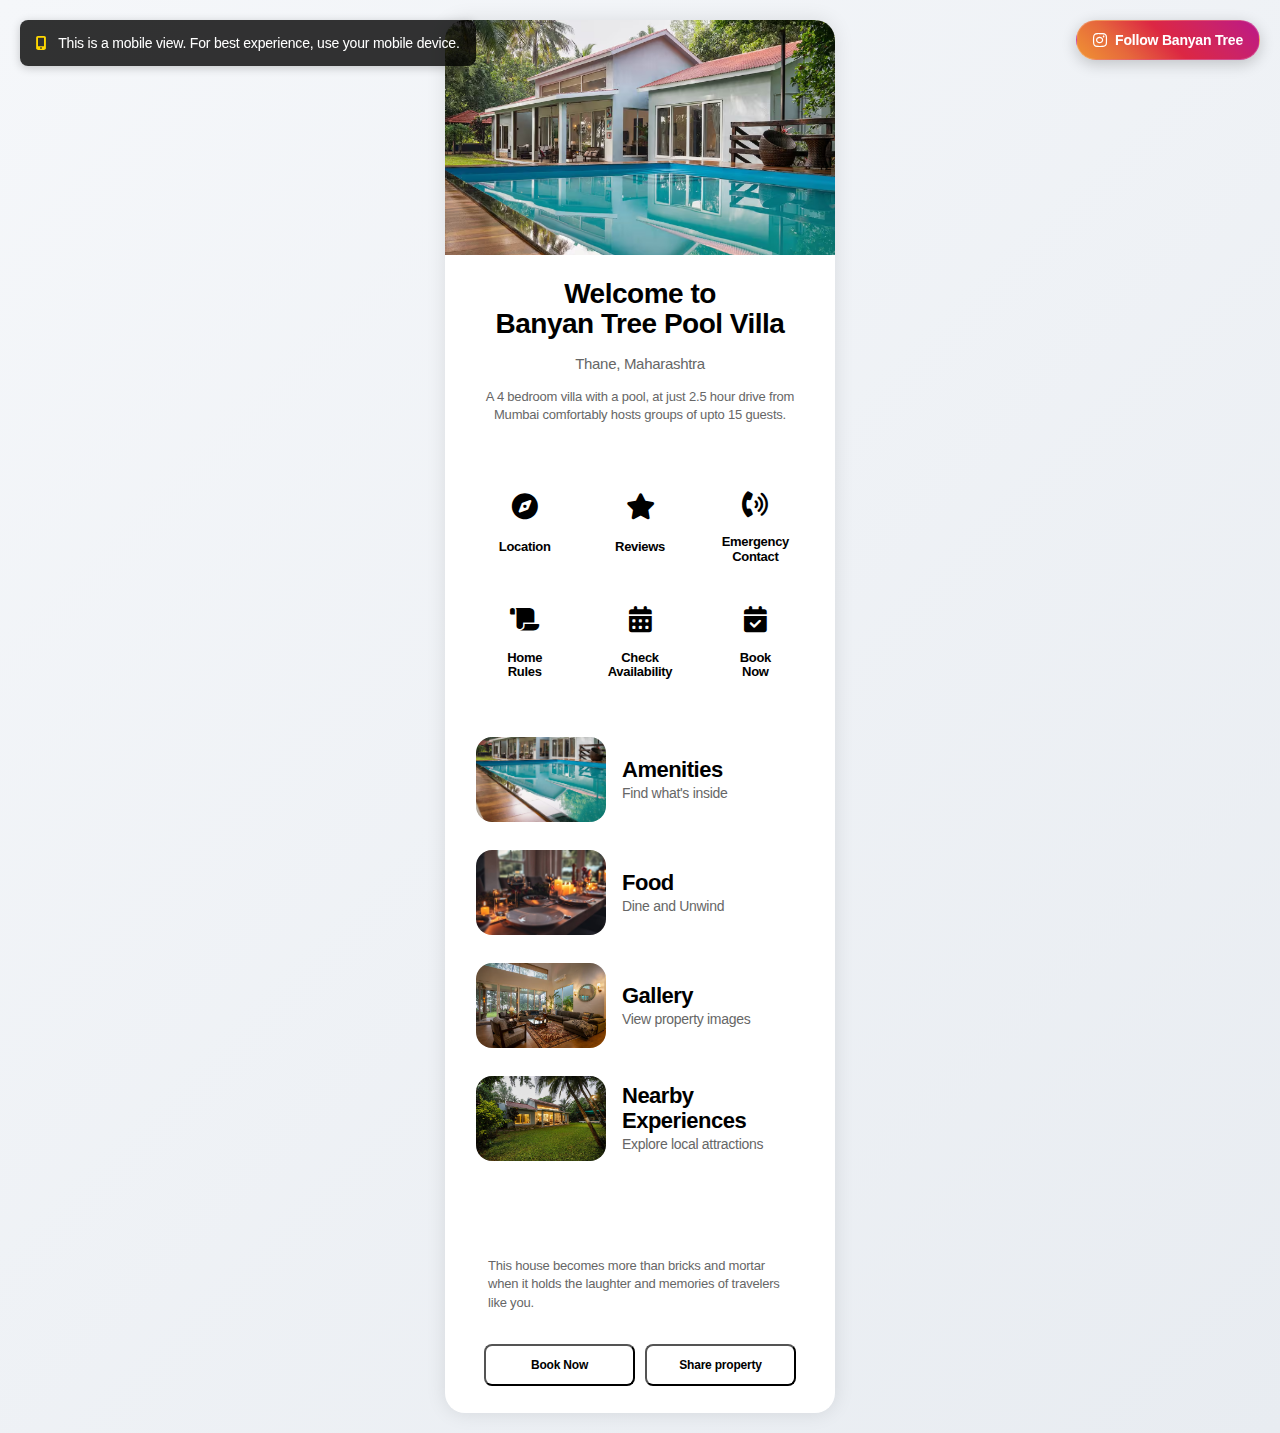
==== index.html @ 219c76ec "instagram follow button" ====
<!DOCTYPE html>
<html lang="en">
<head>
    <meta charset="UTF-8">
    <meta name="viewport" content="width=device-width, initial-scale=1.0">
    <title>Banyan Tree Pool Villa</title>
    <link rel="stylesheet" href="css/styles.css">
    <link rel="icon" href="assets/favicon.jpg" type="image/jpg">
    <link href="https://fonts.googleapis.com/css2?family=Inter:wght@400;500;600;700&display=swap" rel="stylesheet">
    <link rel="stylesheet" href="https://cdnjs.cloudflare.com/ajax/libs/font-awesome/6.0.0/css/all.min.css">
    <meta property="og:image" content="assets/favicon.jpg" />
    <meta property="og:title" content="Banyan Tree Pool Villa" />
    <meta property="og:description" content="Thane, Maharashtra" />
</head>
<body>
    <div class="container">
        <div class="hero-image">
            <a href="https://www.instagram.com/shivomorganicfarm/" target="_blank" class="instagram-follow-btn">
                <i class="fab fa-instagram"></i>
                <span>Follow Banyan Tree</span>
            </a>
            <img src="assets/heroimage.png" alt="Banyan Tree Pool Villa" loading="eager">
        </div>
        <header>
            <h1>Welcome to<br>Banyan Tree Pool Villa</h1>
            <p class="tagline">
                Thane, Maharashtra
            </p>
            <p class="sub-tagline">
                A 4 bedroom villa with a pool, at just 2.5 hour drive from Mumbai comfortably hosts groups of upto 15 guests.
            </p>
        </header>

        <div class="quick-access-grid">
      
            <div class="grid-item" id="nearby-btn">
                <div class="icon-wrapper">
                    <i class="fas fa-compass"></i>
                </div>
                <h3>Location</h3>
            </div>
            <div class="grid-item" id="reviews-btn">
                <div class="icon-wrapper">
                    <i class="fas fa-star"></i>
                </div>
                <h3>Reviews</h3>
            </div>
       
            <div class="grid-item" id="emergency-btn">
                <div class="icon-wrapper">
                    <i class="fas fa-phone-volume"></i>
                </div>
                <h3>Emergency<br>Contact</h3>
            </div>
            <div class="grid-item" id="rules-btn">
                <div class="icon-wrapper">
                    <i class="fas fa-scroll"></i>
                </div>
                <h3>Home<br>Rules</h3>
            </div>
            <div class="grid-item" onclick="openAirbnb()">
                <div class="icon-wrapper">
                    <i class="fas fa-calendar-alt"></i>
                </div>
                <h3>Check<br>Availability</h3>
            </div>
            <div class="grid-item" id="book-now-btn">
                <div class="icon-wrapper">
                    <i class="fas fa-calendar-check"></i>
                </div>
                <h3>Book<br>Now</h3>
            </div>
        </div>

        <section class="featured-sections">
  
            <div class="feature-card" id="amenities-card">
                <img src="assets/amenities.png" alt="Amenities">
                <div class="card-content">
                    <h2>Amenities</h2>
                    <p>Find what's inside</p>
                </div>
            </div>
            <div class="feature-card" id="food-card">
                <img src="assets/food.jpg" alt="Food and Dining">
                <div class="card-content">
                    <h2>Food</h2>
                    <p>Dine and Unwind</p>
                </div>
            </div>
            <div class="feature-card" id="gallery-card">
                <img src="assets/gallery/1.png" alt="Property Gallery">
                <div class="card-content">
                    <h2>Gallery</h2>
                    <p>View property images</p>
                </div>
            </div>

            <div class="feature-card" id="nearby-experiences">
                <img src="assets/gallery/ext.png" alt="Nearby Experiences">
                <div class="card-content">
                    <h2>Nearby Experiences</h2>
                    <p>Explore local attractions</p>
                </div>
            </div>

           
        </section>

        <footer>
            <p class="quote">This house becomes more than bricks and mortar when it holds the laughter and memories of travelers like you.</p>
            <div class="footer-buttons">
                <button id="book-now-footer-btn">Book Now</button>
                <button id="share-btn">Share property</button>
            </div>
        </footer>
    </div>

    <!-- Modals -->
    <div id="gallery-modal" class="modal">
        <div class="modal-content modal-large">
            <span class="close">&times;</span>
            <h2>Property Gallery</h2>
            
            <div class="gallery-filters">
                <button class="filter-btn active" data-filter="all">
                    <i class="fas fa-th"></i>
                    All
                </button>
                <button class="filter-btn" data-filter="interior">
                    <i class="fas fa-couch"></i>
                    Interior
                </button>
                <button class="filter-btn" data-filter="exterior">
                    <i class="fas fa-home"></i>
                    Exterior
                </button>
            </div>

            <div class="gallery-grid">
                <div class="gallery-item" data-category="interior">
                    <img src="assets/gallery/1.png" alt="Living Room" loading="lazy">
                    <p>Living Room</p>
                </div>
                <div class="gallery-item" data-category="exterior">
                    <img src="assets/gallery/pool.png" alt="Pool" loading="lazy">
                    <p>SwimmingPool</p>
                </div>
                
                <div class="gallery-item" data-category="exterior">
                    <img src="assets/gallery/ext.png" alt="Property Exterior" loading="lazy">
                    <p>Property Exterior</p>
                </div>
                <div class="gallery-item" data-category="exterior">
                    <img src="assets/gallery/dining.png" alt="Outdoor Dining" loading="lazy">
                    <p>Outdoor Dining</p>
                </div>
                
                <div class="gallery-item" data-category="interior">
                    <img src="assets/gallery/garden.png" alt="Garden Area" loading="lazy">
                    <p>Garden Area</p>
                </div>
                <div class="gallery-item" data-category="interior">
                    <img src="assets/gallery/bedroom2.png" alt="Bedroom2" loading="lazy">
                    <p>Bedroom</p>
                </div>
                
                <div class="gallery-item" data-category="interior">
                    <img src="assets/gallery/bedroom1.png" alt="Bedroom1" loading="lazy">
                    <p>Bedroom</p>
                </div>                
                <div class="gallery-item" data-category="interior">
                    <img src="assets/gallery/rooms.png" alt="Room View" loading="lazy">
                    <p>Room View</p>
                </div>
                <div class="gallery-item" data-category="interior">
                    <img src="assets/gallery/bathroom.png" alt="Bathroom" loading="lazy">
                    <p>Bathroom</p>
                </div>
                
                <div class="gallery-item" data-category="interior">
                    <img src="assets/gallery/common.png" alt="Common" loading="lazy">
                    <p>Common Area</p>
                </div>
                <div class="gallery-item" data-category="exterior">
                    <img src="assets/gallery/patio.jpg" alt="Patio Area" loading="lazy">
                    <p>Patio</p>
                </div>
                
                <div class="gallery-item" data-category="exterior">
                    <img src="assets/gallery/exterior.jpg" alt="Villa Exterior" loading="lazy">
                    <p>Villa Exterior</p>
                </div>
                
                <div class="gallery-item" data-category="interior">
                    <img src="assets/gallery/bathroom3.jpg" alt="Bathroom 3" loading="lazy">
                    <p>Bathroom 3</p>
                </div>
                
                <div class="gallery-item" data-category="interior">
                    <img src="assets/gallery/bathroom2.jpg" alt="Bathroom 2" loading="lazy">
                    <p>Bathroom 2</p>
                </div>
                
                <div class="gallery-item" data-category="interior">
                    <img src="assets/gallery/bathroom1.jpg" alt="Bathroom 1" loading="lazy">
                    <p>Bathroom 1</p>
                </div>
            </div>
        </div>
    </div>

    <div id="nearby-modal" class="modal">
        <div class="modal-content modal-large">
            <span class="close">&times;</span>
            <h2>Address & Best way to reach</h2>
            <div class="modal-sections">
                <div class="modal-section">
                    <div class="address-card">
                        <div class="address-content">
                            <h3>📍 Property Address</h3>
                            <p>Palghar, Maharashtra<br> Just a 2.5 hour drive from Mumbai</p>
                            <a href="https://www.google.com/maps/place/Shivom+Organic+Farms/data=!4m2!3m1!1s0x0:0x4033937777eaf61a?sa=X&ved=1t:2428&ictx=111" 
                               target="_blank" 
                               class="map-button">
                                <i class="fas fa-map-marker-alt"></i> Open in Google Maps
                            </a>
                        </div>
                        <div class="map-preview">
                            <iframe 
                                src="https://www.google.com/maps/embed?pb=!1m18!1m12!1m3!1d3757.7676244028387!2d72.7431667!3d19.6339722!2m3!1f0!2f0!3f0!3m2!1i1024!2i768!4f13.1!3m3!1m2!1s0x3be71c7d0000000f%3A0x4033937777eaf61a!2sShivom%20Organic%20Farms!5e0!3m2!1sen!2sin!4v1659912345678!5m2!1sen!2sin" 
                                width="100%" 
                                height="200" 
                                style="border:0;" 
                                allowfullscreen="" 
                                loading="lazy">
                            </iframe>
                        </div>
                    </div>
                </div>

                <div class="modal-section">
                    <h3>🚗 How to Reach</h3>
                    <ul class="transport-options">
                 
                        <li>
                            <strong>Private Taxi:</strong> Pick up and drop facility can be arranged at prior request.
                        </li>
                        <li>
                            <strong>By Bus:</strong> Mumbai-Vadodara Express Bus Stop (8.8 km) is the closest bus stop
                        </li>
                        <li>
                            <strong>By Train:</strong> Palghar Station (20.1 km) is the nearest railway station. 84 kms from Thane, Mumbai.
                        </li>
                        <li>
                            <strong>By Air:</strong> CSMIA Mumbai (BOM) International Airport (88.2 km) is the closest airport
                        </li>
                    </ul>
                </div>
            </div>
        </div>
    </div>

    <div id="emergency-modal" class="modal">
        <div class="modal-content">
            <span class="close">&times;</span>
            <h2>Emergency Contacts</h2>
            <div class="modal-sections">
                <div class="modal-section emergency">
                    <h3>Emergency Services</h3>
                    <p>• Police: 100</p>
                    <p>• Ambulance: 108</p>
                    <p>• Fire Brigade: 104</p>
                    <p>• Pune Municipal Corporation: 1800-1030-222</p>
                    <p>• Disaster Management Control Room: 1077</p>
                    <p>• Child Helpline: 1098</p>
                    <p>• Women Helpline: 1091</p>
                    <p>• NIC Service Desk: 1800-111-555</p>
                    <p>• Corona Virus Central Helpline: 011-23978043/46</p>
                    <p>• Corona Virus Maharashtra Helpline: 020-26127394</p>
                    <p>• Host Contact: +91 9850769955</p>
                </div>
            </div>
        </div>
    </div>

    <div id="rules-modal" class="modal">
        <div class="modal-content modal-large">
            <span class="close">&times;</span>
            <h2>House Rules</h2>
            <div class="rules-grid">
                <div class="rule-category">
                    <div class="category-header" data-category="check-in">
                        <h3>⏰ Check-in/Check-out</h3>
                        <i class="fas fa-chevron-down"></i>
                    </div>
                    <div class="category-content">
                        <p>• Check-in: 2 PM</p>
                        <p>• Check-out: 11 AM</p>
                    </div>
                </div>

                <div class="rule-category">
                    <div class="category-header" data-category="must-read">
                        <h3>⚠️ Must Read Rules</h3>
                        <i class="fas fa-chevron-down"></i>
                    </div>
                    <div class="category-content">
                        <p>• Unmarried couples are not allowed</p>
                        <p>• Guests below 18 years of age are not allowed at the property</p>
                        <p>• Passport, Aadhar, Driving License and Govt. ID are accepted as ID proof(s)</p>
                    </div>
                </div>

                <div class="rule-category">
                    <div class="category-header" data-category="guest-profile">
                        <h3>👥 Guest Profile</h3>
                        <i class="fas fa-chevron-down"></i>
                    </div>
                    <div class="category-content">
                        <p>• Groups with only male guests are not allowed at this property</p>
                        <p>• Unmarried couples are not allowed</p>
                        <p>• Guests below 18 years of age are not allowed at the property</p>
                    </div>
                </div>

                <div class="rule-category">
                    <div class="category-header" data-category="id-proof">
                        <h3>🪪 ID Proof Related</h3>
                        <i class="fas fa-chevron-down"></i>
                    </div>
                    <div class="category-content">
                        <p>• Local IDs not allowed</p>
                        <p>• Passport, Aadhar, Driving License and Govt. ID are accepted as ID proof(s)</p>
                    </div>
                </div>

                <div class="rule-category">
                    <div class="category-header" data-category="smoking">
                        <h3>🚬 Smoking/Alcohol Rules</h3>
                        <i class="fas fa-chevron-down"></i>
                    </div>
                    <div class="category-content">
                        <p>• There are no restrictions on alcohol consumption</p>
                        <p>• Smoking within the premises is allowed</p>
                    </div>
                </div>

                <div class="rule-category">
                    <div class="category-header" data-category="pet-policy">
                        <h3>🐾 Pet Policy</h3>
                        <i class="fas fa-chevron-down"></i>
                    </div>
                    <div class="category-content">
                        <p>• Pets are allowed (maximum 3 pets)</p>
                        <p>• Pets are not allowed in: Bedrooms, On the bed, Swimming Pool, Kitchen</p>
                        <p>• Pet food is not available at the property</p>
                        <p>• Pets are allowed to roam without a leash</p>
                        <p>• All pets are allowed at the property</p>
                        <p>• There are no pets living on the property</p>
                    </div>
                </div>

                <div class="rule-category">
                    <div class="category-header" data-category="accessibility">
                        <h3>♿ Accessibility</h3>
                        <i class="fas fa-chevron-down"></i>
                    </div>
                    <div class="category-content">
                        <p>• This property is not accessible to guests who use a wheelchair. Please make arrangements accordingly.</p>
                    </div>
                </div>

                <div class="rule-category">
                    <div class="category-header" data-category="check-in-process">
                        <h3>🔑 Check-in Process</h3>
                        <i class="fas fa-chevron-down"></i>
                    </div>
                    <div class="category-content">
                        <p>• Self check-in with building staff</p>
                    </div>
                </div>

                <div class="rule-category">
                    <div class="category-header" data-category="other-important">
                        <h3>📜 Other Important Rules</h3>
                        <i class="fas fa-chevron-down"></i>
                    </div>
                    <div class="category-content">
                        <p>• Mandatory to carry Indian Government approved Photo Identity card</p>
                        <p>• Only confirmed number of guests allowed; extra guests charged at check-in</p>
                        <p>• Service charge may apply for outside/self-prepared food</p>
                        <p>• Keep music at moderate level per Local Gaon rules</p>
                        <p>• No smoking inside Villa rooms</p>
                        <p>• No personal work assignments to villa caretakers</p>
                        <p>• No arms and ammunition allowed</p>
                        <p>• No illegal drugs or activities</p>
                        <p>• Villa not responsible for valuables</p>
                        <p>• Guests liable for property damage</p>
                        <p>• Villa not responsible for injuries/accidents</p>
                        <p>• Unruly behavior will result in eviction without refund</p>
                        <p>• Close doors/windows when not in room due to wildlife</p>
                        <p>• Voltage fluctuations common; backup available</p>
                        <p>• Private parties/events allowed</p>
                        <p>• No outside visitors allowed in rooms</p>
                    </div>
                </div>
            </div>
        </div>
    </div>

    <div id="specials-modal" class="modal">
        <div class="modal-content modal-large">
            <span class="close">&times;</span>
            <h2>Nearby Experiences</h2>
            
            <div class="experiences-grid">
                <div class="experience-card">
                    <div class="experience-image">
                        <img src="assets/chinchani.jpg" alt="Chinchani Beach">
                    </div>
                    <div class="experience-content">
                        <h3>Chinchani Beach</h3>
                        <p class="distance"><i class="fas fa-location-dot"></i> 26 km away</p>
                        <p class="description">
                            A serene and peaceful beach perfect for evening walks and stunning sunsets. Enjoy camel rides, 
                            horse rides, and visit the nearby temple for a spiritual experience.
                        </p>
                        <div class="experience-features">
                            <span><i class="fas fa-horse"></i> Horse Rides</span>
                            <span><i class="fas fa-camel"></i> Camel Rides</span>
                            <span><i class="fas fa-gopuram"></i> Temple</span>
                        </div>
                    </div>
                </div>

                <div class="experience-card card-minimal">
                    <div class="experience-content">
                        <h3>Asava Fort</h3>
                        <p class="distance"><i class="fas fa-location-dot"></i> 4.7 km away</p>
                        <p class="description">
                            Standing at 1070 feet high, this historic fort offers a perfect blend of adventure and history.
                        </p>
                        <div class="experience-features">
                            <span><i class="fas fa-mountain"></i> 1070 ft High</span>
                            <span><i class="fas fa-hiking"></i> Easy Trek</span>
                            <span><i class="fas fa-landmark"></i> Historic Site</span>
                        </div>
                    </div>
                </div>

                <div class="experience-card card-minimal">
                    <div class="experience-content">
                        <h3>Dhodhadi Waterfalls</h3>
                        <p class="distance"><i class="fas fa-location-dot"></i> 12.6 km away</p>
                        <p class="description">
                            A refreshing 30-minute trek through lush greenery leads to this beautiful waterfall. Perfect for nature lovers.
                        </p>
                        <div class="experience-features">
                            <span><i class="fas fa-clock"></i> 30 Min Trek</span>
                            <span><i class="fas fa-tree"></i> Lush Greenery</span>
                            <span><i class="fas fa-water"></i> Waterfall</span>
                        </div>
                    </div>
                </div>

                <div class="experience-card card-minimal">
                    <div class="experience-content">
                        <h3>Kaldurg Fort</h3>
                        <p class="distance"><i class="fas fa-location-dot"></i> 12.7 km away</p>
                        <p class="description">
                            An easy trek rewards you with stunning panoramic views of the surrounding landscape.
                        </p>
                        <div class="experience-features">
                            <span><i class="fas fa-hiking"></i> Easy Trek</span>
                            <span><i class="fas fa-mountain"></i> Panoramic Views</span>
                            <span><i class="fas fa-landmark"></i> Historic Fort</span>
                        </div>
                    </div>
                </div>
            </div>
        </div>
    </div>

    <div id="feedback-modal" class="modal">
        <div class="modal-content">
            <span class="close">&times;</span>
            <h2>Leave a Feedback</h2>
            <form id="feedback-form">
                <input type="text" placeholder="Your Name" required>
                <input type="email" placeholder="Your Email" required>
                <textarea placeholder="Your Feedback" required></textarea>
                <button type="submit">Submit Feedback</button>
            </form>
        </div>
    </div>

    <div id="food-modal" class="modal">
        <div class="modal-content modal-large">
            <span class="close">&times;</span>
            <h2>Food & Dining</h2>
            <div class="modal-sections">
                <div class="modal-section">
                    <h3>🕒 Meal Timings</h3>
                    <div class="meal-timings">
                        <div class="meal-time">
                            <i class="fas fa-sun"></i>
                            <div class="meal-details">
                                <h4>Breakfast</h4>
                                <p>9:00 AM - 10:00 AM</p>
                            </div>
                        </div>
                        <div class="meal-time">
                            <i class="fas fa-utensils"></i>
                            <div class="meal-details">
                                <h4>Lunch</h4>
                                <p>2:00 PM - 3:00 PM</p>
                            </div>
                        </div>
                        <div class="meal-time">
                            <i class="fas fa-coffee"></i>
                            <div class="meal-details">
                                <h4>High Tea</h4>
                                <p>5:00 PM - 6:00 PM</p>
                            </div>
                        </div>
                        <div class="meal-time">
                            <i class="fas fa-moon"></i>
                            <div class="meal-details">
                                <h4>Dinner</h4>
                                <p>9:00 PM - 10:00 PM</p>
                            </div>
                        </div>
                    </div>
                </div>

                <div class="modal-section">
                    <div class="menu-filters">
                        <button class="menu-filter-btn active" data-menu="veg">
                            <i class="fas fa-leaf"></i>
                            Veg Menu
                        </button>
                        <button class="menu-filter-btn" data-menu="mix">
                            <i class="fas fa-utensils"></i>
                            Mix Menu
                        </button>
                        <button class="menu-filter-btn" data-menu="alacarte">
                            <i class="fas fa-concierge-bell"></i>
                            A La Carte
                        </button>
                        <button class="menu-filter-btn" data-menu="traditional">
                            <i class="fas fa-mortar-pestle"></i>
                            Traditional Delight
                        </button>
                    </div>

                    <div class="menu-content">
                        <!-- Veg Menu -->
                        <div class="menu-section active" data-menu="veg">
                            <div class="menu-price">₹2,100/- per person</div>
                            
                            <div class="menu-category">
                                <h4>Lunch & Dinner Buckets</h4>
                                <div class="menu-table">
                                    <table>
                                        <thead>
                                            <tr>
                                                <th>Bucket</th>
                                                <th>Items</th>
                                            </tr>
                                        </thead>
                                        <tbody>
                                            <tr>
                                                <td>Bucket 1</td>
                                                <td>
                                                    <ul>
                                                        <li>Paneer Butter Masala • Aloo Jeera</li>
                                                        <li>Phulka/Tawa Paratha • Dal Makhani</li>
                                                        <li>Steamed Rice</li>
                                                        <li>Papad, Pickle, Salad • Sevaiyan Kheer</li>
                                                    </ul>
                                                </td>
                                            </tr>
                                            <tr>
                                                <td>Bucket 2</td>
                                                <td>
                                                    <ul>
                                                        <li>Veg. Kolhapuri</li>
                                                        <li>Aloo Gobi</li>
                                                        <li>Phulka/Tawa Paratha • Dal Fry</li>
                                                        <li>Peas Pulao</li>
                                                        <li>Papad, Pickle, Salad • Gulab Jamun</li>
                                                    </ul>
                                                </td>
                                            </tr>
                                            <tr>
                                                <td>Bucket 3</td>
                                                <td>
                                                    <ul>
                                                        <li>Paneer Kadhai • Bhindi Masala</li>
                                                        <li>Phulka/Tawa Paratha • Dal Tadka</li>
                                                        <li>Jeera Rice</li>
                                                        <li>Papad, Pickle, Salad • Jalebi</li>
                                                    </ul>
                                                </td>
                                            </tr>
                                            <tr>
                                                <td>Bucket 4</td>
                                                <td>
                                                    <ul>
                                                        <li>Bharli Vangi • Zhunka</li>
                                                        <li>Bhakri</li>
                                                        <li>Masale Bhat • Koshimbir</li>
                                                        <li>Papad, Pickle, Salad • Sheera</li>
                                                    </ul>
                                                </td>
                                            </tr>
                                            <tr>
                                                <td>Bucket 6</td>
                                                <td>
                                                    <ul>
                                                        <li>Plum Tomato Soup</li>
                                                        <li>Red/White Sauce Pasta</li>
                                                        <li>Quesadilla (Corn And Cheese) • Garlic Toast</li>
                                                        <li>Fruit Custard</li>
                                                    </ul>
                                                </td>
                                            </tr>
                                            <tr>
                                                <td>Bucket 7</td>
                                                <td>
                                                    <ul>
                                                        <li>Punjabi Aloo Tikki • Amritsari Chole</li>
                                                        <li>Tawa Pulao</li>
                                                        <li>Bhature</li>
                                                        <li>Papad, Pickle, Raita • Ice Cream</li>
                                                    </ul>
                                                </td>
                                            </tr>
                                            <tr>
                                                <td>Bucket 8</td>
                                                <td>
                                                    <ul>
                                                        <li>Manchow Soup</li>
                                                        <li>Paneer Manchurian (Dry/Gravy)</li>
                                                        <li>Stir-Fry Vegetables (Hot Garlic Sauce) • Hakka Noodles</li>
                                                        <li>Ice Cream</li>
                                                    </ul>
                                                </td>
                                            </tr>
                                            <tr>
                                                <td>Bucket 9</td>
                                                <td>
                                                    <ul>
                                                        <li>Hara Bhara Kebab • Pav Bhaji</li>
                                                        <li>Veg. Biryani • Masala Pav</li>
                                                        <li>Papad, Pickle, Raita • Ice Cream</li>
                                                    </ul>
                                                </td>
                                            </tr>
                                        </tbody>
                                    </table>
                                </div>
                            </div>

                            <div class="menu-category">
                                <h4>Breakfast</h4>
                                <div class="menu-table">
                                    <table>
                                        <thead>
                                            <tr>
                                                <th>Category</th>
                                                <th>Options</th>
                                            </tr>
                                        </thead>
                                        <tbody>
                                            <tr>
                                                <td>Light Breakfast<br>(Choose any 1)</td>
                                                <td>
                                                    <ul>
                                                        <li>Poha</li>
                                                        <li>Upma</li>
                                                        <li>Sabudana Khichdi</li>
                                                        <li>Besan Chilla With Pickle & Curd</li>
                                                    </ul>
                                                </td>
                                            </tr>
                                            <tr>
                                                <td>Heavy Breakfast<br>(Choose any 1)</td>
                                                <td>
                                                    <ul>
                                                        <li>Medu Vada With Chutney & Sambar</li>
                                                        <li>Puneri Misal Pav</li>
                                                        <li>Puri & Aloo Bhaji</li>
                                                        <li>Baked Beans On Toast</li>
                                                        <li>Thalipeeth</li>
                                                        <li>Idli With Chutney & Sambar</li>
                                                    </ul>
                                                </td>
                                            </tr>
                                            <tr>
                                                <td>Accompaniments</td>
                                                <td>
                                                    <ul>
                                                        <li>Tea/Coffee • Bread Butter & Jam</li>
                                                        <li>Fruit (Any 1): Watermelon/Papaya/Banana</li>
                                                    </ul>
                                                </td>
                                            </tr>
                                        </tbody>
                                    </table>
                                </div>
                            </div>

                            <div class="menu-category">
                                <h4>High Tea</h4>
                                <div class="menu-table">
                                    <table>
                                        <thead>
                                            <tr>
                                                <th>Category</th>
                                                <th>Options</th>
                                            </tr>
                                        </thead>
                                        <tbody>
                                            <tr>
                                                <td>Evening Snacks<br>(Choose any 1)</td>
                                                <td>
                                                    <ul>
                                                        <li>Vegetable Pakoda (Onion, Potato, Cauliflower And Chilly) • Bread Pakoda</li>
                                                        <li>Vada Pav</li>
                                                        <li>Bombay Sandwich • Samosa</li>
                                                        <li>Bhel</li>
                                                        <li>Sev Puri</li>
                                                        <li>Moong Dal Vada</li>
                                                        <li>Cheese Sandwich</li>
                                                    </ul>
                                                </td>
                                            </tr>
                                            <tr>
                                                <td>Accompaniments</td>
                                                <td>
                                                    <ul>
                                                        <li>Tea/Coffee</li>
                                                        <li>French Fries</li>
                                                    </ul>
                                                </td>
                                            </tr>
                                        </tbody>
                                    </table>
                                </div>
                            </div>
                        </div>

                        <!-- Mix Menu -->
                        <div class="menu-section" data-menu="mix">
                            <div class="menu-price">₹2,500/- per person</div>
                            
                            <div class="menu-category">
                                <h4>Lunch & Dinner Buckets</h4>
                                <div class="menu-table">
                                    <table>
                                        <thead>
                                            <tr>
                                                <th>Bucket</th>
                                                <th>Items</th>
                                            </tr>
                                        </thead>
                                        <tbody>
                                            <tr>
                                                <td>Bucket 1</td>
                                                <td>
                                                    <ul>
                                                        <li>Butter Chicken</li>
                                                        <li>Paneer Butter Masala</li>
                                                        <li>Aloo Jeera</li>
                                                        <li>Phulka</li>
                                                        <li>Dal Makhani</li>
                                                        <li>Steamed Rice</li>
                                                        <li>Papad, Pickle, Salad • Sevaiyan Kheer</li>
                                                    </ul>
                                                </td>
                                            </tr>
                                            <tr>
                                                <td>Bucket 2</td>
                                                <td>
                                                    <ul>
                                                        <li>Saag Murgh</li>
                                                        <li>Veg. Kolhapuri • Aloo Gobi</li>
                                                        <li>Ajwain Paratha • Dal Fry</li>
                                                        <li>Peas Pulao</li>
                                                        <li>Papad, Pickle, Salad • Gulab Jamun</li>
                                                    </ul>
                                                </td>
                                            </tr>
                                            <tr>
                                                <td>Bucket 3</td>
                                                <td>
                                                    <ul>
                                                        <li>Chicken Lababdar • Paneer Kadhai</li>
                                                        <li>Bhindi Masala</li>
                                                        <li>Phulka/Tawa Paratha • Dal Tadka</li>
                                                        <li>Jeera Rice</li>
                                                        <li>Papad, Pickle, Salad • Jalebi</li>
                                                    </ul>
                                                </td>
                                            </tr>
                                            <tr>
                                                <td>Bucket 4</td>
                                                <td>
                                                    <ul>
                                                        <li>Kolhapuri Chicken • Bharli Vangi</li>
                                                        <li>Zhunka</li>
                                                        <li>Bhakri</li>
                                                        <li>Masale Bhat • Koshimbir</li>
                                                        <li>Papad, Pickle, Salad • Sheera</li>
                                                    </ul>
                                                </td>
                                            </tr>
                                            <tr>
                                                <td>Bucket 6</td>
                                                <td>
                                                    <ul>
                                                        <li>Plum Tomato Soup</li>
                                                        <li>Chicken Fajita Wrap</li>
                                                        <li>Red/White Sauce Pasta</li>
                                                        <li>Quesadilla (Corn And Cheese) • Garlic Toast</li>
                                                        <li>Fruit Custard</li>
                                                    </ul>
                                                </td>
                                            </tr>
                                            <tr>
                                                <td>Bucket 7</td>
                                                <td>
                                                    <ul>
                                                        <li>Punjabi Aloo Tikki</li>
                                                        <li>Amritsari Chole</li>
                                                        <li>Chicken Kheema Pav • Tawa Pulao</li>
                                                        <li>Bhature</li>
                                                        <li>Raita, Papad, Pickle • Ice Cream</li>
                                                    </ul>
                                                </td>
                                            </tr>
                                            <tr>
                                                <td>Bucket 8</td>
                                                <td>
                                                    <ul>
                                                        <li>Manchow Soup</li>
                                                        <li>Chicken Chilli (Dry/Gravy)</li>
                                                        <li>Paneer Manchurian (Dry/Gravy)</li>
                                                        <li>Stir-Fry Vegetables (Hot Garlic Sauce)</li>
                                                        <li>Hakka Noodles • Ice Cream</li>
                                                    </ul>
                                                </td>
                                            </tr>
                                            <tr>
                                                <td>Bucket 9</td>
                                                <td>
                                                    <ul>
                                                        <li>Hara Bhara Kebab • Pav Bhaji</li>
                                                        <li>Veg. Biryani</li>
                                                        <li>Chicken Biryani • Masala Pav</li>
                                                        <li>Raita, Papad, Pickle • Ice Cream</li>
                                                    </ul>
                                                </td>
                                            </tr>
                                        </tbody>
                                    </table>
                                </div>
                            </div>

                            <div class="menu-category">
                                <h4>Breakfast</h4>
                                <div class="menu-table">
                                    <table>
                                        <thead>
                                            <tr>
                                                <th>Category</th>
                                                <th>Options (Choose any 1)</th>
                                            </tr>
                                        </thead>
                                        <tbody>
                                            <tr>
                                                <td>Light Breakfast<br>(Choose any 1)</td>
                                                <td>
                                                    <ul>
                                                        <li>Poha</li>
                                                        <li>Upma</li>
                                                        <li>Sabudana Khichadi</li>
                                                        <li>Besan Chilla With Pickle & Curd</li>
                                                    </ul>
                                                </td>
                                            </tr>
                                            <tr>
                                                <td>Heavy Breakfast<br>(Choose any 1)</td>
                                                <td>
                                                    <ul>
                                                        <li>Medu Vada With Chutney & Sambar</li>
                                                        <li>Puneri Misal Pav</li>
                                                        <li>Puri & Aloo Bhaji</li>
                                                        <li>Baked Beans On Toast</li>
                                                        <li>Thalipeeth</li>
                                                        <li>Idli With Chutney & Sambar</li>
                                                    </ul>
                                                </td>
                                            </tr>
                                            <tr>
                                                <td>Accompaniments</td>
                                                <td>
                                                    <ul>
                                                        <li>Tea/Coffee</li>
                                                        <li>Bread Butter & Jam</li>
                                                        <li>Eggs To Order (Sunny Side Up, Omelette, Bhurji)</li>
                                                        <li>Fruit (Any 1): Watermelon/Papaya/Banana</li>
                                                    </ul>
                                                </td>
                                            </tr>
                                        </tbody>
                                    </table>
                                </div>
                            </div>

                            <div class="menu-category">
                                <h4>High Tea</h4>
                                <div class="menu-table">
                                    <table>
                                        <thead>
                                            <tr>
                                                <th>Category</th>
                                                <th>Options (Choose any 1)</th>
                                            </tr>
                                        </thead>
                                        <tbody>
                                            <tr>
                                                <td>Snacks</td>
                                                <td>
                                                    <ul>
                                                        <li>Vegetable Pakoda (onion, potato, cauliflower, chilly)</li>
                                                        <li>Vada Pav</li>
                                                        <li>Bombay Sandwich</li>
                                                        <li>Cheese Sandwich</li>
                                                        <li>Bhel</li>
                                                    </ul>
                                                </td>
                                            </tr>
                                            <tr>
                                                <td>Accompaniments</td>
                                                <td>
                                                    <ul>
                                                        <li>Tea/Coffee</li>
                                                    </ul>
                                                </td>
                                            </tr>
                                        </tbody>
                                    </table>
                                </div>
                            </div>

                            <div class="menu-note important">
                                <p><i class="fas fa-info-circle"></i> Important Notes:</p>
                                <ul>
                                    <li>Along with the food package, guests can select up to 2 dishes from above.</li>
                                    <li>For À la carte menu only, guests can select up to 4 dishes from above.</li>
                                    <li>All rates mentioned are per plate.</li>
                                    <li>Guests can place an order of any 1 veg or non-veg item.</li>
                                </ul>
                            </div>
                        </div>

                        <!-- Traditional Delight Menu (Placeholder) -->
                        <div class="menu-section" data-menu="traditional">
                            <div class="menu-prices">
                                <div class="price-item">
                                    <span class="price-label">Veg</span>
                                    <span class="price-value">₹1,500/- per person, per day</span>
                                </div>
                                <div class="price-item">
                                    <span class="price-label">Non-Veg</span>
                                    <span class="price-value">₹1,800/- per person, per day</span>
                                </div>
                            </div>
                            
                            <div class="menu-inclusion">
                                <p><i class="fas fa-check-circle"></i> Includes: Breakfast, Lunch, High Tea, and Dinner</p>
                            </div>

                            <div class="menu-category">
                                <h4>Vegetarian Options</h4>
                                <div class="menu-table">
                                    <table>
                                        <thead>
                                            <tr>
                                                <th>Category</th>
                                                <th>Options (Choose any 1)</th>
                                            </tr>
                                        </thead>
                                        <tbody>
                                            <tr>
                                                <td>Breakfast</td>
                                                <td>
                                                    <ul>
                                                        <li>Poha</li>
                                                        <li>Upma</li>
                                                        <li>Sabudana Kichadi</li>
                                                        <li>Besan Chilla with curd</li>
                                                        <li>Idli with Chutney</li>
                                                    </ul>
                                                </td>
                                            </tr>
                                            <tr>
                                                <td>Veggie Delights</td>
                                                <td>
                                                    <ul>
                                                        <li>Paneer butter masala</li>
                                                        <li>Aloo jeera</li>
                                                        <li>Paneer kadhai</li>
                                                        <li>Bhindi masala</li>
                                                        <li>Bhari vangi</li>
                                                        <li>Amritsari Chole</li>
                                                    </ul>
                                                </td>
                                            </tr>
                                            <tr>
                                                <td>Dal</td>
                                                <td>
                                                    <ul>
                                                        <li>Dal Makhni</li>
                                                        <li>Dal Fry</li>
                                                        <li>Dal Tadka</li>
                                                    </ul>
                                                </td>
                                            </tr>
                                            <tr>
                                                <td>Rice</td>
                                                <td>
                                                    <ul>
                                                        <li>Steam Rice</li>
                                                        <li>Peas Pulao</li>
                                                        <li>Jeera Rice</li>
                                                        <li>Tawa Pulao</li>
                                                    </ul>
                                                </td>
                                            </tr>
                                            <tr>
                                                <td>Breads</td>
                                                <td>
                                                    <ul>
                                                        <li>Phulka</li>
                                                        <li>Tawa Paratha</li>
                                                        <li>Bhature</li>
                                                    </ul>
                                                </td>
                                            </tr>
                                            <tr>
                                                <td>Desserts</td>
                                                <td>
                                                    <ul>
                                                        <li>Sevaiyan Kheer</li>
                                                        <li>Gulab Jamun</li>
                                                        <li>Jalebi</li>
                                                        <li>Sheera</li>
                                                    </ul>
                                                </td>
                                            </tr>
                                        </tbody>
                                    </table>
                                </div>
                            </div>

                            <div class="menu-category">
                                <h4>Non-Vegetarian Options</h4>
                                <div class="menu-table">
                                    <table>
                                        <thead>
                                            <tr>
                                                <th>Category</th>
                                                <th>Options (Choose any 1)</th>
                                            </tr>
                                        </thead>
                                        <tbody>
                                            <tr>
                                                <td>Breakfast</td>
                                                <td>
                                                    <ul>
                                                        <li>Poha</li>
                                                        <li>Upma</li>
                                                        <li>Besan chilla with curd</li>
                                                        <li>Egg omelette & toast/pav</li>
                                                        <li>Scrambled Egg & toast/pav</li>
                                                    </ul>
                                                </td>
                                            </tr>
                                            <tr>
                                                <td>Non-Veg Mains</td>
                                                <td>
                                                    <ul>
                                                        <li>Butter chicken</li>
                                                        <li>Chicken kolhapuri</li>
                                                        <li>Chicken lababdar</li>
                                                    </ul>
                                                </td>
                                            </tr>
                                            <tr>
                                                <td>Everyday Picks</td>
                                                <td>
                                                    <ul>
                                                        <li>Chicken Rassa</li>
                                                        <li>Egg Curry</li>
                                                    </ul>
                                                </td>
                                            </tr>
                                        </tbody>
                                    </table>
                                </div>
                            </div>

                            <div class="menu-category">
                                <h4>Snacky Bucket Options</h4>
                                <div class="menu-table">
                                    <table>
                                        <thead>
                                            <tr>
                                                <th>Type</th>
                                                <th>Items</th>
                                            </tr>
                                        </thead>
                                        <tbody>
                                            <tr>
                                                <td>Veg Bucket</td>
                                                <td>
                                                    <ul>
                                                        <li>Hara Bhara Kebab</li>
                                                        <li>Pav bhaji</li>
                                                        <li>Veg Biryani</li>
                                                        <li>Masala Pav</li>
                                                        <li>Papad/pickle/raita</li>
                                                        <li>Ice cream/gulab jamun</li>
                                                    </ul>
                                                </td>
                                            </tr>
                                            <tr>
                                                <td>Non-Veg Bucket</td>
                                                <td>
                                                    <ul>
                                                        <li>Chicken Kheema Pav</li>
                                                        <li>Chicken Biryani</li>
                                                        <li>Punjabi Aloo Tikki</li>
                                                        <li>Masala Pav</li>
                                                        <li>Papad/pickle/raita</li>
                                                        <li>Ice Cream/Gulab Jamun</li>
                                                    </ul>
                                                </td>
                                            </tr>
                                        </tbody>
                                    </table>
                                </div>
                            </div>

                            <div class="menu-category">
                                <h4>High Tea</h4>
                                <div class="menu-table">
                                    <table>
                                        <thead>
                                            <tr>
                                                <th>Category</th>
                                                <th>Options (Choose any 1)</th>
                                            </tr>
                                        </thead>
                                        <tbody>
                                            <tr>
                                                <td>Snacks</td>
                                                <td>
                                                    <ul>
                                                        <li>Vegetable Pakoda (onion, potato, cauliflower, chilly)</li>
                                                        <li>Vada Pav</li>
                                                        <li>Bombay Sandwich</li>
                                                        <li>Cheese Sandwich</li>
                                                        <li>Bhel</li>
                                                    </ul>
                                                </td>
                                            </tr>
                                            <tr>
                                                <td>Accompaniments</td>
                                                <td>
                                                    <ul>
                                                        <li>Tea/Coffee</li>
                                                    </ul>
                                                </td>
                                            </tr>
                                        </tbody>
                                    </table>
                                </div>
                            </div>

                            <div class="menu-note important">
                                <p><i class="fas fa-info-circle"></i> Note: Tandoor Platters and Rotis available at an additional cost.</p>
                            </div>
                        </div>
                    </div>
                </div>

                <div class="modal-section">
                    <h3>📝 Important Notes</h3>
                    <div class="food-notes">
                        <div class="note-item">
                            <i class="fas fa-clock"></i>
                            <p>Please place your food menu order at least <strong>72 hours</strong> in advance and make payment at least <strong>48 hours</strong> in advance.</p>
                        </div>
                        
                        <div class="note-item">
                            <i class="fas fa-calendar-times"></i>
                            <p>Cancellation Policy:</p>
                            <ul>
                                <li>Cancellation 3 days prior to check-in date: Full refund</li>
                                <li>After that: No refund</li>
                            </ul>
                        </div>
                        
                        <div class="note-item">
                            <i class="fas fa-plus-circle"></i>
                            <p>Additional items can be requested based on kitchen's availability.</p>
                        </div>
                        
                        <div class="note-item">
                            <i class="fas fa-exclamation-circle"></i>
                            <p>Menu options are subject to availability of raw materials. Management reserves the right to modify options without prior notice.</p>
                        </div>
                        
                        <div class="note-item">
                            <i class="fas fa-door-closed"></i>
                            <p>Kitchen closes at 10:30 PM. Utensils from meals consumed after this time will be cleaned the following morning.</p>
                        </div>
                    </div>
                </div>
            </div>
        </div>
    </div>

    <div id="amenities-modal" class="modal">
        <div class="modal-content modal-large">
            <span class="close">&times;</span>
            <h2>Property Amenities</h2>
            
            <div class="amenities-grid">
                <div class="amenity-category">
                    <div class="category-header" data-category="basic">
                        <h3>🏠 Basic Facilities</h3>
                        <i class="fas fa-chevron-down"></i>
                    </div>
                    <ul class="category-content">
                        <li>4 Bedrooms</li>
                        <li>5 Bathrooms</li>
                        <li>Shaded Patio</li>
                        <li>Umbrellas</li>
                        <li>Free Parking</li>
                        <li>Air Conditioning</li>
                        <li>Power Backup</li>
                        <li>Free Wi-Fi</li>
                        <li>Refrigerator</li>
                    </ul>
                </div>

                <div class="amenity-category">
                    <div class="category-header" data-category="popular">
                        <h3>🛌 Popular Amenities</h3>
                        <i class="fas fa-chevron-down"></i>
                    </div>
                    <ul class="category-content">
                        <li>Bonfire</li>
                        <li>Tennis/Pickle Ball Court</li>
                        <li>Free Wi-Fi</li>
                        <li>Basketball Court</li>
                        <li>Dedicated Workspace</li>
                        <li>Fireplace</li>
                        <li>Seating Area</li>
                        <li>Power Backup</li>
                        <li>Green Lawn for Gatherings</li>
                        <li>Barbeque</li>
                        <li>Indoor Games</li>
                        <li>Free Parking</li>
                        <li>River Deck</li>
                        <li>Dining Area</li>
                        <li>Air Conditioning</li>
                    </ul>
                </div>

                <div class="amenity-category">
                    <div class="category-header" data-category="food-drinks">
                        <h3>🍽️ Food and Drinks</h3>
                        <i class="fas fa-chevron-down"></i>
                    </div>
                    <ul class="category-content">
                        <li>Barbeque</li>
                        <li>Dining Area</li>
                        <li>Coffee</li>
                    </ul>
                </div>

                <div class="amenity-category">
                    <div class="category-header" data-category="safety-security">
                        <h3>🔒 Safety and Security</h3>
                        <i class="fas fa-chevron-down"></i>
                    </div>
                    <ul class="category-content">
                        <li>Safe</li>
                        <li>Security</li>
                        <li>CCTV</li>
                        <li>Fire Extinguishers</li>
                    </ul>
                </div>

                <div class="amenity-category">
                    <div class="category-header" data-category="media-technology">
                        <h3>📺 Media and Technology</h3>
                        <i class="fas fa-chevron-down"></i>
                    </div>
                    <ul class="category-content">
                        <li>TV</li>
                        <li>Free Wi-Fi</li>
                    </ul>
                </div>

                <div class="amenity-category">
                    <div class="category-header" data-category="general-services">
                        <h3>🛎️ General Services</h3>
                        <i class="fas fa-chevron-down"></i>
                    </div>
                    <ul class="category-content">
                        <li>Caretaker</li>
                        <li>Electrical Sockets</li>
                        <li>Luggage Storage</li>
                        <li>Luggage Assistance</li>
                    </ul>
                </div>

                <div class="amenity-category">
                    <div class="category-header" data-category="common-area">
                        <h3>🏠 Common Area</h3>
                        <i class="fas fa-chevron-down"></i>
                    </div>
                    <ul class="category-content">
                        <li>Living Room</li>
                        <li>River Deck</li>
                        <li>Fireplace</li>
                        <li>Seating Area</li>
                    </ul>
                </div>
            </div>
        </div>
    </div>

    <div id="checkout-modal" class="modal">
        <div class="modal-content modal-large">
            <span class="close">&times;</span>
            <h2>Checking Out Guide</h2>
            
            <div class="modal-sections">
                <div class="checkout-section">
                    <h3>🕐 Checkout Timeline</h3>
                    <div class="timeline">
                        <div class="timeline-item">
                            <h4>Night Before</h4>
                            <ul>
                                <li>Pack your belongings</li>
                                <li>Collect all valuables</li>
                                <li>Set alarm for checkout time</li>
                            </ul>
                        </div>
                        <div class="timeline-item">
                            <h4>Morning Of</h4>
                            <ul>
                                <li>Checkout time: 11:00 AM</li>
                                <li>Breakfast ends at 10:00 AM</li>
                                <li>Housekeeping final check at 10:30 AM</li>
                            </ul>
                        </div>
                    </div>
                </div>

                <div class="checkout-section">
                    <h3>📋 Checkout Checklist</h3>
                    <div class="checklist-grid">
                        <div class="checklist-item">
                            <h4>Kitchen</h4>
                            <ul>
                                <li>Empty refrigerator</li>
                                <li>Clean used utensils</li>
                                <li>Dispose of garbage</li>
                                <li>Turn off all appliances</li>
                            </ul>
                        </div>
                        <div class="checklist-item">
                            <h4>Rooms</h4>
                            <ul>
                                <li>Collect all belongings</li>
                                <li>Place used towels in bathroom</li>
                                <li>Turn off AC/heater</li>
                                <li>Close all windows</li>
                            </ul>
                        </div>
                        <div class="checklist-item">
                            <h4>Final Steps</h4>
                            <ul>
                                <li>Return keys to lockbox</li>
                                <li>Close and lock all doors</li>
                                <li>Complete feedback form</li>
                                <li>Text host after leaving</li>
                            </ul>
                        </div>
                    </div>
                </div>

                <div class="checkout-section">
                    <h3>🚗 Transportation Options</h3>
                    <div class="transport-options">
                        <div class="transport-item">
                            <h4>Airport Transfer</h4>
                            <p>• Pre-book through reception</p>
                            <p>• Fixed rate: ₹1200</p>
                            <p>• Book 4 hours in advance</p>
                        </div>
                        <div class="transport-item">
                            <h4>Local Taxi</h4>
                            <p>• Ola/Uber available</p>
                            <p>• Auto stand nearby</p>
                            <p>• Reception can arrange</p>
                        </div>
                    </div>
                </div>

                <div class="checkout-section">
                    <h3>💡 Important Notes</h3>
                    <div class="notes-container">
                        <div class="note">
                            <h4>Late Checkout</h4>
                            <p>• Request 24 hours before</p>
                            <p>• Subject to availability</p>
                            <p>• Additional charges may apply</p>
                        </div>
                        <div class="note">
                            <h4>Luggage Storage</h4>
                            <p>• Available at reception</p>
                            <p>• Free for same day</p>
                            <p>• Maximum 8 hours</p>
                        </div>
                    </div>
                </div>
            </div>
        </div>
    </div>

    <div id="reviews-modal" class="modal">
        <div class="modal-content modal-large">
            <span class="close">&times;</span>
            <h2>Guest Reviews</h2>
            <div class="review-platform-links">
                <a href="https://www.airbnb.co.in/users/show/227962496?locale=en&_set_bev_on_new_domain=1731768734_EAMjcwNzZiNjRlNzIxMS4wIKXMDSoASAFQAw%3D%3D" 
                   target="_blank" 
                   class="platform-button airbnb">
                    <i class="fab fa-airbnb"></i>
                    View Airbnb Reviews
                </a>
                <a href="https://www.google.com/maps/place/Shivom+Organic+Farms/@19.7699622,72.8413406,17z/data=!4m8!3m7!1s0x3be71ba29930d73f:0x4033937777eaf61a!8m2!3d19.7699572!4d72.8439155!9m1!1b1!16s%2Fg%2F11vlwwx2hc?entry=ttu&g_ep=EgoyMDI0MTIxMS4wIKXMDSoASAFQAw%3D%3D" 
                   target="_blank" 
                   class="platform-button google">
                    <i class="fab fa-google"></i>
                    View Google Reviews
                </a>
            </div>
            <div class="reviews-content">
                <div class="review">
                    <h4>Nirali Solani</h4>
                    <div class="rating">★★★★★</div>
                    <p>Excellent property surrounded by nature and river flowing. It's in the midst of a 5 acre farm land where the amazing chef cooks fresh food harvested from the farm. Truly a farm to table experience. The property is newly renovated and has all the facilities for a comfortable and peaceful stay. Food is fantastic, everything we had was way beyond our expectations. One can see the owner's love for organic farming as well as an eye for aesthetics in the way the villa is designed. Near from Bombay and yet away from the hustle life. Thank you so much for the amazing hospitality. Will come super soon!</p>
                </div>

                <div class="review">
                    <h4>Namrataa Kothaary</h4>
                    <div class="rating">★★★★★</div>
                    <p>Banyan tree by Shivom is the best farm stay we've been to near Mumbai. We all had a fun filled and memorable weekend at the property. The chef and rest of the staff were extremely courteous and hospitable. The chef prepared an array of delicious flavoursome dishes which were skilfully laid out for us. The villa's decor is tasteful and appealing. Its clean spacious comfortable and well maintained. The outdoor area is serene with breathtaking views of the lawn and surroundings having deep dense greenery. The spectacular view of sunrise from the deck which faces picturesque mountains and the Surya river were a real treat to our senses. We spent a rollicking time playing for hours on the outdoor court and thereafter cooled off in the open air swimming pool. Highly recommended!</p>
                </div>

                <div class="review">
                    <h4>Pratic Ram</h4>
                    <div class="rating">★★★★★</div>
                    <p>Shivom Organic Farms is an organic farming initiative that focuses on providing organic produce and promoting sustainable farming practices. Located near Alibaug, Maharashtra, Shivom Organic Farms offers fresh, pesticide-free vegetables, fruits, and other farm products. The farm focuses on producing healthy and eco-friendly food while adhering to principles of organic agriculture.</p>
                </div>

                <div class="review">
                    <h4>Akshay Sekhri</h4>
                    <div class="rating">★★★★★</div>
                    <p>Brilliant service that can be compared with 5 star resorts. Wonderful food and hospitality during our stay with Sagar Oza.</p>
                </div>

                <div class="review">
                    <h4>Sheetal Gupta</h4>
                    <div class="rating">★★★★★</div>
                    <p>It's a beautiful Villa, very tastefully done.</p>
                </div>
            </div>
        </div>
    </div>

    <div id="book-now-modal" class="modal">
        <div class="modal-content">
            <span class="close">&times;</span>
            <h2>Book Your Stay</h2>
            <div class="booking-options">
                <a href="https://wa.me/9850769955?text=Hi%2C%20I%27m%20interested%20in%20learning%20more%20about%20Banyan%20Tree%20PoolVilla.%20Could%20you%20please%20share%20details%20about%20availability%2C%20amenities%2C%20or%20anything%20else%20I%20should%20know%3F%20Thanks%21" target="_blank" class="booking-link">
                    <div class="booking-platform">
                        <div class="platform-icon-wrapper whatsapp">
                            <i class="fab fa-whatsapp"></i>
                        </div>
                        <div class="booking-platform-content">
                            <h3>WhatsApp</h3>
                            <p>Chat directly with the host</p>
                        </div>
                    </div>
                </a>

                <a href="https://www.airbnb.co.in/rooms/1222193703277976384?source_impression_id=p3_1733987572_P3NmPiSvOygrjr3i" target="_blank" class="booking-link">
                    <div class="booking-platform">
                        <div class="platform-icon-wrapper airbnb">
                            <i class="fab fa-airbnb"></i>
                        </div>
                        <div class="booking-platform-content">
                            <h3>Airbnb</h3>
                            <p>Secure booking through Airbnb</p>
                        </div>
                    </div>
                </a>
            </div>
        </div>
    </div>

    <script src="js/script.js"></script>
</body>
</html>
---- css/styles.css ----
:root {
    --primary-color: #000000;
    --secondary-color: #000000;
    --accent-color: #E74C3C;
    --text-color: #000000;
    --light-gray: #ECF0F1;
    --system-font: -apple-system, BlinkMacSystemFont, "SF Pro Display", "Segoe UI", Roboto, Oxygen-Sans, Ubuntu, Cantarell, "Helvetica Neue", sans-serif;
}

* {
    margin: 0;
    padding: 0;
    box-sizing: border-box;
    font-style: normal !important;
}

body {
    font-family: var(--system-font);
    -webkit-font-smoothing: antialiased;
    -moz-osx-font-smoothing: grayscale;
    color: var(--text-color);
    line-height: 1.6;
    margin: 0;
    overflow-x: hidden;
    letter-spacing: -0.2px;
    display: flex;
    justify-content: center;
    background: linear-gradient(135deg, #f5f7fa 0%, #e8ecf1 100%);
    min-height: 100vh;
}

.hero-image {
    width: 120%;
    margin-right: -100px;
    margin-left: -50px;
    margin-top: -50px;
}

.hero-image img {
    width: 100%;
    height: 300px;
    object-fit: cover;
}

.container {
    padding: 0;
    max-width: 100%;
    max-width: 480px;
    width: 100%;
    background-color: rgb(239, 233, 233);
    margin: 0 auto;
    overflow-x: hidden;
}

header {
    padding: 16px 16px 8px;
    text-align: center;
}

h1, h2, h3, h4, h5, h6 {
    font-family: var(--system-font);
    font-weight: 600;
}

h1 {
    font-size: 28px;
    line-height: 1.1;
    margin-bottom: 2px;
    font-weight: 800;
    letter-spacing: -0.5px;
}

.tagline {
    font-size: 15px;
    color: #666;
    margin-top: 12px;
    margin-bottom: 12px;
    font-weight: 400;
    letter-spacing: -0.3px;
}

.sub-tagline {
    font-size: 13px;
    color: #666;
    text-align: center;
    margin: 8px auto 16px;
    max-width: 320px;
    line-height: 1.4;
    font-weight: 400;
    letter-spacing: -0.2px;
}

/* Add bottom margin to quick access grid */
.quick-access-grid {
    display: grid;
    grid-template-columns: repeat(3, 1fr);
    gap: 10px;
    padding: 12px;
    margin-top: 8px;
    margin-bottom: 24px;  /* increased from 12px to 24px */
    align-items: start;
}
.grid-item {
    aspect-ratio: 1;
    border-radius: 20px;
    background: transparent;
    padding: 10px 6px;
    display: flex;
    flex-direction: column;
    align-items: center;
    justify-content: flex-start;
    height: 100%;
}

.grid-item:active {
    transform: scale(0.95);
}

.grid-item .icon-wrapper {
    width: 55px;
    height: 55px;
    display: flex;
    align-items: center;
    justify-content: center;
    border-radius: 16px;
    margin-bottom: 6px;
    background: transparent;
    transition: transform 0.2s ease;
}

.grid-item .icon-wrapper i {
    font-size: 26px;
    color: #000000;
}

/* Simple press effect */
.grid-item:active .icon-wrapper {
    transform: scale(0.95);
}

.grid-item h3 {
    font-size: 13px;
    line-height: 1.1;
    margin: 0;
    text-align: center;
    color: #000;
    font-weight: 700;
    letter-spacing: -0.3px;
    width: 100%;
}

.grid-item h3.two-line {
    font-size: 13px;
    line-height: 1.3;
}

.feature-card {
    display: flex;
    align-items: center;
    gap: 16px;
    padding: 0;
    height: auto;
    transition: transform 0.2s ease;
}

.feature-card:active {
    transform: scale(0.98);
}

.feature-card img {
    width: 130px;
    height: 85px;
    border-radius: 16px;
    object-fit: cover;
}

.card-content {
    position: static;
    padding: 4px 0;
    background: none;
    color: inherit;
}

.card-content h2 {
    color: #000;
    font-size: 22px;
    font-weight: 700;
    letter-spacing: -0.5px;
    margin: 0;
    line-height: 1.1;
}

.card-content p {
    color: #666;
    font-size: 14px;
    font-weight: 400;
    letter-spacing: -0.3px;
    margin: 2px 0 0;
    line-height: 1.3;
}

/* Modal Base Styles */
.modal {
    display: none;
    position: fixed;
    z-index: 1000;
    left: 0;
    top: 0;
    width: 100%;
    height: 100%;
    background-color: rgba(0, 0, 0, 0.5);
    overflow-y: auto;
    -webkit-overflow-scrolling: touch;
}

.modal-content {
    position: relative;
    background-color: #fff;
    margin: 20px auto; /* Changed from margin-left to auto for center alignment */
    padding: 20px;
    width: 90%; /* Changed from fixed width to percentage */
    max-width: 600px; /* Added max-width for larger screens */
    border-radius: 12px;
    box-shadow: 0 5px 15px rgba(0, 0, 0, 0.3);
    animation: modalSlideIn 0.3s ease-out;
}

/* Modal Header Styles */
.modal-content h2 {
    margin: -20px -20px 20px -20px;
    padding: 20px;
    border-bottom: 1px solid #eee;
    border-radius: 12px 12px 0 0;
    background: white;
}

/* Close Button Styles */
.close {
    position: fixed;
    right: calc(5% + 20px); /* Adjust based on modal margin */
    top: 20px;
    font-size: 24px;
    cursor: pointer;
    color: #333;
    z-index: 1002; /* Higher than modal content */
    width: 32px;
    height: 32px;
    display: flex;
    align-items: center;
    justify-content: center;
    background: #f5f5f5;
    border-radius: 50%;
    transition: all 0.2s ease;
}

.close:hover {
    background: #eee;
    transform: scale(1.1);
}

/* Adjust close button position for large modals */
.modal-large .close {
    right: calc(5% + 20px);
}

@media screen and (min-width: 768px) {
    .close {
        right: calc((100% - 600px)/2 + 20px); /* For regular modals */
    }
    
    .modal-large .close {
        right: calc((100% - 800px)/2 + 20px); /* For large modals */
    }
}

/* Modal Animation */
@keyframes modalSlideIn {
    from {
        transform: translateY(20px);
        opacity: 0;
    }
    to {
        transform: translateY(0);
        opacity: 1;
    }
}

/* Large Modal Variant */
.modal-large .modal-content {
    max-width: 800px;
}

/* Modal Content Scrolling */
.modal-sections {
    overflow-y: auto;
    max-height: calc(100vh - 150px);
    padding: 0 10px;
    display: flex;
    flex-direction: column;
    align-items: center;
}

/* Responsive Adjustments */
@media screen and (max-width: 768px) {
    .modal-content {
        margin: 10px auto;
        width: 95%;
        padding: 15px;
    }

    .modal-content h2 {
        font-size: 20px;
        padding: 15px;
        margin: -15px -15px 15px -15px;
    }

    .close {
        right: 15px;
        top: 15px;
    }

    /* Improve touch targets on mobile */
    .category-header,
    .booking-platform,
    .attraction-card,
    .amenity-category {
        padding: 15px;
        min-height: 44px; /* Minimum touch target size */
    }

    /* Improve modal scrolling on mobile */
    .modal-sections {
        max-height: calc(100vh - 120px);
        -webkit-overflow-scrolling: touch;
    }
}

/* Accessibility Improvements */
.modal-content:focus {
    outline: none;
    box-shadow: 0 0 0 3px rgba(66, 153, 225, 0.5);
}

/* Better touch feedback */
.modal button,
.modal-content a,
.close {
    -webkit-tap-highlight-color: transparent;
}

.modal button:active,
.modal-content a:active,
.close:active {
    opacity: 0.7;
}

/* Prevent body scrolling when modal is open */
body.modal-open {
    overflow: hidden;
    position: fixed;
    width: 100%;
}

#feedback-form {
    display: flex;
    flex-direction: column;
    gap: 15px;
    margin-top: 20px;
}

#feedback-form input,
#feedback-form textarea {
    padding: 10px;
    border: 1px solid #ddd;
    border-radius: 5px;
}

#feedback-form textarea {
    min-height: 100px;
}

footer {
    padding: 12px;
    margin-top: 40px;
}

.quote {
    font-style: normal;
    color: #666;
    margin: 32px 0;
    font-size: 13px;
    line-height: 1.4;
    padding: 0 16px;
    letter-spacing: -0.2px;
}

.footer-buttons {
    display: flex;
    gap: 10px;
    justify-content: center;
    padding: 0 12px;
    margin-top: 32px;
}

.footer-buttons button {
    flex: 1;
    padding: 12px 16px;
    border-color: black;
    border-radius: 8px;
    box-shadow: #000;
    background: #ffffff;
    font-size: 12px;
    font-weight: 600;
    color: #000000;
    text-align: center;
    transition: background-color 0.2s ease;
    font-family: var(--system-font);
    letter-spacing: -0.2px;
}

.footer-buttons button:active {
    background: #f3f3f3;
}

@media (max-width: 768px) {
    .quick-access-grid {
        grid-template-columns: repeat(3, 1fr);
        gap: 12px;
    }
    
    .container {
        padding: 15px;
    }
}

@media (max-width: 480px) {
    .quick-access-grid {
        grid-template-columns: repeat(3, 1fr);
        gap: 10px;
    }
    
    .grid-item h3 {
        font-size: 0.8rem;
    }
    
    .footer-buttons {
        flex-direction: row;
        gap: 10px;
    }
    
    button {
        padding: 10px 16px;
        font-size: 0.9rem;
    }
}

/* Modal enhancements */
.modal-large {
    max-width: 480px !important; /* Force mobile width even for large modals */
}

.experience-cards {
    display: grid;
    grid-template-columns: 1fr !important; /* Force single column */
    gap: 20px;
    margin-top: 15px;
}

.exp-card {
    background: white;
    border-radius: 16px;
    padding: 20px;
    box-shadow: 0 2px 8px rgba(0,0,0,0.08);
}

.exp-image {
    width: 100%;
    height: 200px;
    object-fit: cover;
    border-radius: 12px;
    margin-bottom: 15px;
}

.restaurant-grid, .spots-grid {
    display: grid;
    grid-template-columns: 1fr !important; /* Force single column */
    gap: 20px;
    margin-top: 20px;
}

.rest-image, .spot-image {
    width: 100%;
    height: 200px;
    object-fit: cover;
    border-radius: 12px;
    margin-bottom: 12px;
}

.exp-card h4 {
    color: var(--primary-color);
    margin-bottom: 10px;
}

.exp-card .timing {
    color: #666;
    font-size: 0.9em;
    margin-top: 10px;
}

.exp-card .price {
    color: var(--accent-color);
    font-weight: 500;
    margin-top: 5px;
}

.info-grid {
    display: grid;
    grid-template-columns: repeat(auto-fit, minmax(200px, 1fr));
    gap: 20px;
    margin-top: 15px;
}

.info-item {
    background: #fff;
    padding: 15px;
    border-radius: 8px;
    box-shadow: 0 1px 3px rgba(0,0,0,0.1);
}

.info-item h4 {
    color: var(--primary-color);
    margin-bottom: 10px;
}

.info-item ul {
    list-style: none;
    padding-left: 0;
}

.info-item ul li {
    margin-bottom: 8px;
    font-size: 0.9em;
}

.amenities-grid {
    display: grid;
    grid-template-columns: 1fr !important; /* Force single column */
    gap: 24px;
    padding: 20px 0;
}

.amenity-category {
    background: white;
    border-radius: 16px;
    padding: 24px;
}

.amenity-category h3 {
    color: var(--primary-color);
    margin-bottom: 15px;
}

.amenity-category ul {
    list-style: none;
    padding-left: 0;
}

.amenity-category ul li {
    margin-bottom: 10px;
    padding-left: 20px;
    position: relative;
}

.amenity-category ul li:before {
    content: "•";
    color: var(--accent-color);
    position: absolute;
    left: 0;
}

/* Checkout Modal Styles */
.timeline {
    display: grid;
    grid-template-columns: repeat(auto-fit, minmax(200px, 1fr));
    gap: 20px;
    margin: 15px 0;
}

.timeline-item {
    background: #f8f9fa;
    padding: 15px;
    border-radius: 12px;
    box-shadow: 0 2px 4px rgba(0,0,0,0.05);
}

.timeline-item h4 {
    color: var(--primary-color);
    margin-bottom: 10px;
    font-weight: 600;
}

.checklist-grid {
    display: grid;
    grid-template-columns: repeat(auto-fit, minmax(200px, 1fr));
    gap: 20px;
    margin: 15px 0;
}

.checklist-item {
    background: #fff;
    padding: 15px;
    border-radius: 8px;
    box-shadow: 0 1px 3px rgba(0,0,0,0.1);
}

.checklist-item ul {
    list-style: none;
    padding-left: 0;
}

.checklist-item ul li {
    margin-bottom: 8px;
    padding-left: 20px;
    position: relative;
}

.checklist-item ul li:before {
    content: "✓";
    color: var(--accent-color);
    position: absolute;
    left: 0;
}

.transport-options {
    display: grid;
    grid-template-columns: repeat(auto-fit, minmax(200px, 1fr));
    gap: 20px;
    margin: 15px 0;
}

.transport-item {
    background: #f8f9fa;
    padding: 15px;
    border-radius: 12px;
    box-shadow: 0 2px 4px rgba(0,0,0,0.05);
}

.notes-container {
    display: grid;
    grid-template-columns: repeat(auto-fit, minmax(200px, 1fr));
    gap: 20px;
    margin: 15px 0;
}

.note {
    background: #fff;
    padding: 15px;
    border-radius: 8px;
    box-shadow: 0 1px 3px rgba(0,0,0,0.1);
}

.checkout-section {
    margin-bottom: 30px;
}

.checkout-section h3 {
    color: var(--primary-color);
    margin-bottom: 15px;
    font-weight: 600;
}

/* Adjust top margin of featured sections */
.featured-sections {
    padding: 12px 16px;
    display: flex;
    flex-direction: column;
    gap: 28px;
    margin-top: 24px;  /* increased from 12px to 24px */
}
.feature-card {
    display: flex;
    align-items: center;
    gap: 16px;
    padding: 0;
    height: auto;
    transition: transform 0.2s ease;
}

.feature-card img {
    width: 130px;
    height: 85px;
    border-radius: 16px;
    object-fit: cover;
}

/* Ensure modal content is not italic */
.modal-content p,
.modal-section p,
.modal-sections p {
    font-style: normal;
}

/* Ensure all paragraphs and text elements are not italic */
p, span, h1, h2, h3, h4, h5, h6 {
    font-style: normal;
}

/* Laptop and larger screens */
@media screen and (min-width: 1024px) {
    .container {
        max-width: 480px;
        margin: 0 auto;
        padding: 15px;
    }

    .hero-image {
        width: 120%;
        margin-right: -100px;
        margin-left: -50px;
        margin-top: -80px; /* Reduced from -50px to -80px to reduce dimension vertically by 20% */
    }

    .hero-image img {
        height: 300px;
    }

    header {
        padding: 16px 16px 8px;
    }

    h1 {
        font-size: 28px;
    }

    .tagline {
        font-size: 15px;
        margin-bottom: 12px;
    }

    /* Quick access grid for mobile */
    .quick-access-grid {
        gap: 10px;
        padding: 12px;
    }

    .grid-item {
        padding: 10px 6px;
    }

    .grid-item .icon-wrapper {
        width: 55px;
        height: 55px;
    }

    .grid-item .icon-wrapper i {
        font-size: 26px;
    }

    .grid-item h3 {
        font-size: 13px;
    }

    /* Featured sections for mobile */
    .featured-sections {
        padding: 12px 16px;
        gap: 28px;
    }

    .feature-card {
        gap: 16px;
    }

    .feature-card img {
        width: 130px;
        height: 85px;
        border-radius: 16px;
    }

    .card-content h2 {
        font-size: 22px;
    }

    .card-content p {
        font-size: 14px;
    }

    /* Modal adjustments for mobile */
    .modal-content {
        margin: 15px auto;
        padding: 20px;
        max-width: 90%;
    }

    .modal-large {
        max-width: 90% !important;
    }

    .modal h2 {
        font-size: 24px;
        margin-bottom: 20px;
    }

    .modal h3 {
        font-size: 18px;
    }

    .modal p {
        font-size: 14px;
    }
}

/* Extra large screens */
@media screen and (min-width: 1440px) {
    .container {
        max-width: 480px;
    }

    .hero-image img {
        height: 300px;
    }
}

/* Video container styling */
.video-container {
    margin: 15px 0;
    border-radius: 12px;
    overflow: hidden;
    box-shadow: 0 2px 8px rgba(0,0,0,0.1);
}

/* Map styling */
.location-map {
    margin: 20px 0 30px;
    position: relative;
}

.full-width-map {
    width: 100%;
    border-radius: 12px;
    margin-bottom: 10px;
}

.map-legend {
    display: flex;
    flex-wrap: wrap;
    gap: 15px;
    margin-top: 10px;
}

.legend-item {
    font-size: 14px;
    color: #666;
}

/* Spaced heading for Nearby Services */
.spaced-heading {
    letter-spacing: 0.5px;
}

/* Amenity images */
.amenity-image {
    width: 100%;
    height: 200px;
    object-fit: cover;
    border-radius: 12px;
    margin: 15px 0;
}

/* Enhanced modal sections spacing */
.modal-sections {
    position: relative;
    overflow: visible;
    padding-top: 10px;
}

.modal-section {
    background: white;
    border-radius: 16px;
    padding: 24px;
    margin-bottom: 24px;
}

.modal-section h3 {
    margin-bottom: 20px;
    font-size: 20px;
    font-weight: 600;
}

/* Guide images */
.guide-image {
    width: 100%;
    border-radius: 8px;
    margin: 12px 0;
}

.instructions {
    background: #f8f9fa;
    padding: 15px;
    border-radius: 8px;
    margin-top: 12px;
}

/* New sections styling */
.photo-spots-grid {
    display: grid;
    grid-template-columns: repeat(auto-fit, minmax(250px, 1fr));
    gap: 20px;
    margin-top: 15px;
}

.transport-info {
    display: grid;
    grid-template-columns: repeat(auto-fit, minmax(200px, 1fr));
    gap: 16px;
}

.transport-card {
    background: #f8f9fa;
    padding: 16px;
    border-radius: 12px;
}

.benefits-grid {
    display: grid;
    grid-template-columns: repeat(auto-fit, minmax(200px, 1fr));
    gap: 20px;
}

.benefit-card {
    background: #f8f9fa;
    padding: 16px;
    border-radius: 12px;
    margin-top: 10px;
}

.benefit-card h4 {
    color: var(--primary-color);
    margin-bottom: 12px;
}

/* Enhanced list styling */
.modal-section ul {
    list-style: none;
    padding-left: 0;
}

.modal-section ul li {
    margin-bottom: 8px;
    padding-left: 20px;
    position: relative;
}

.modal-section ul li:before {
    content: "•";
    color: var(--accent-color);
    position: absolute;
    left: 0;
}

/* Enhanced service cards */
.service-grid {
    display: grid;
    grid-template-columns: 1fr !important; /* Force single column */
    gap: 20px;
    margin-top: 15px;
}

.service-card {
    background: #f8f9fa;
    padding: 16px;
    border-radius: 12px;
}

.service-card h4 {
    margin-bottom: 12px;
    color: #000;
    font-weight: 600;
}

.service-card ul {
    list-style: none;
    padding: 0;
}

.service-card li {
    margin-bottom: 12px;
    padding-left: 0 !important;
    font-size: 14px;
}

.highlight {
    display: block;
    color: #666;
    font-size: 12px;
    margin-top: 2px;
    margin-left: 20px;
}

/* Kitchen and Climate guides */
.kitchen-guide, .climate-guide {
    display: grid;
    grid-template-columns: repeat(auto-fit, minmax(200px, 1fr));
    gap: 16px;
    margin-top: 15px;
}

.guide-item {
    background: #f8f9fa;
    padding: 15px;
    border-radius: 12px;
}

.guide-item p {
    font-weight: 600;
    margin-bottom: 10px;
}

.temp-settings, .quick-tips {
    background: #f8f9fa;
    padding: 15px;
    border-radius: 12px;
}

/* Video container enhancement */
.video-container {
    position: relative;
    padding-bottom: 56.25%; /* 16:9 aspect ratio */
    height: 0;
    overflow: hidden;
}

.video-container video {
    position: absolute;
    top: 0;
    left: 0;
    width: 100%;
    height: 100%;
    object-fit: cover;
}

/* Style for adventure grid */
.adventure-grid {
    display: grid;
    grid-template-columns: 1fr !important; /* Force single column */
    gap: 20px;
    margin-top: 20px;
}

.adventure-card {
    background: #f8f9fa;
    padding: 15px;
    border-radius: 8px;
    box-shadow: 0 2px 4px rgba(0,0,0,0.1);
}

.adventure-card h4 {
    color: #2c3e50;
    margin-bottom: 15px;
}

.adventure-card ul {
    list-style: none;
    padding: 0;
}

.adventure-card li {
    margin-bottom: 12px;
    font-size: 0.9em;
    line-height: 1.4;
}

.contact {
    color: #2c3e50;
    font-weight: 500;
    margin-top: 8px;
}

.highlight {
    display: block;
    color: #e67e22;
    font-size: 0.85em;
    margin-top: 2px;
}

/* Improve scrolling performance */
.modal-content {
    transform: translateZ(0);
    -webkit-transform: translateZ(0);
    backface-visibility: hidden;
    -webkit-backface-visibility: hidden;
}

/* Ensure proper spacing on mobile */
@media (max-width: 768px) {
    .modal-content {
        margin: 10px auto;
        padding: 15px;
    }
    
    .modal {
        padding: 0;
    }
}

/* Ensure consistent mobile-like spacing */
.featured-sections {
    padding: 12px 16px;
    gap: 28px;
    margin-top: 24px;
}

.quick-access-grid {
    gap: 10px;
    padding: 12px;
    margin-top: 8px;
    margin-bottom: 24px;
}

/* Ensure modal content stays narrow */
.modal-content {
    max-width: 90%;
    margin: 15px auto;
}

.modal-large {
    max-width: 90% !important;
}

/* Center the narrow container on all screens */
body {
    display: flex;
    justify-content: center;
    background-color: #f5f5f5; /* Optional: adds contrast to show the mobile-width container */
}

.container {
    max-width: 480px;
    width: 100%;
    background-color: white;
    margin: 0 auto;
    overflow-x: hidden;
}

/* Optional: Add a subtle border to emphasize mobile container */
@media screen and (min-width: 481px) {
    .container {
        box-shadow: 0 0 20px rgba(0,0,0,0.1);
        margin: 20px auto;
        border-radius: 20px;
    }
}

/* Force mobile layout on all screens */
@media screen and (min-width: 481px) {
    body {
        background-color: #f5f5f5;
        min-height: 100vh;
        display: flex;
        justify-content: center;
        padding: 20px 0;
    }

    .container {
        width: 390px !important; /* iPhone 12/13/14 width */
        max-width: 390px !important;
        background: white;
        border-radius: 20px;
        box-shadow: 0 0 20px rgba(0,0,0,0.1);
        overflow: hidden;
        margin: 0;
    }

    /* Keep modal width consistent with mobile */
    .modal {
        justify-content: center;
        align-items: center;
    }

    .modal-content,
    .modal-large {
        width: 390px !important;
        max-width: 390px !important;
        margin: auto;
        border-radius: 20px;
    }

    /* Force all grids to single column */
    .experience-cards,
    .restaurant-grid,
    .spots-grid,
    .amenities-grid,
    .service-grid,
    .adventure-grid,
    .photo-spots-grid,
    .transport-info,
    .benefits-grid,
    .kitchen-guide,
    .climate-guide {
        grid-template-columns: 1fr !important;
    }

    /* Maintain mobile image sizes */
    .exp-image,
    .rest-image,
    .spot-image,
    .amenity-image {
        height: 200px !important;
    }

    /* Override any desktop-specific padding/margins */
    .modal-section {
        padding: 16px !important;
        margin-bottom: 16px !important;
    }

    .modal-sections {
        padding: 0 !important;
        display: block !important;
    }

    /* Ensure mobile-like typography */
    .modal h2 { font-size: 24px !important; }
    .modal h3 { font-size: 18px !important; }
    .modal h4 { font-size: 16px !important; }
    .modal p { font-size: 14px !important; }
}

/* Remove all other @media queries that might override these styles */

/* Add this to your existing CSS */
.mobile-view-notice {
    display: none; /* Hidden by default */
    position: fixed;
    top: 20px;
    left: 20px;
    background-color: rgba(0, 0, 0, 0.8);
    color: white;
    padding: 12px 16px;
    border-radius: 8px;
    font-size: 14px;
    z-index: 2000;
    animation: fadeInOut 6s ease-in-out forwards;
    box-shadow: 0 2px 10px rgba(0,0,0,0.2);
}

.mobile-view-notice i {
    margin-right: 8px;
    color: #FFD700;
}

@keyframes fadeInOut {
    0% { opacity: 0; transform: translateY(-20px); }
    10% { opacity: 1; transform: translateY(0); }
    80% { opacity: 1; transform: translateY(0); }
    100% { opacity: 0; transform: translateY(-20px); }
}

/* Show notice only on larger screens */
@media screen and (min-width: 481px) {
    .mobile-view-notice {
        display: block;
    }
}

.booking-options {
    display: flex;
    flex-direction: column;
    gap: 15px;
    padding: 15px 0;
    width: 100%;
}

.booking-link {
    text-decoration: none;
    color: inherit;
    width: 100%;
}

.booking-platform {
    display: flex;
    align-items: center;
    padding: 15px;
    border-radius: 12px;
    transition: transform 0.2s ease;
    border: 1px solid #eee;
    gap: 15px;
    width: 100%;
}

.booking-platform:active {
    transform: scale(0.98);
    background: #f8f8f8;
}

.platform-icon-wrapper {
    width: 40px;
    display: flex;
    justify-content: center;
}

.booking-platform i.fab.fa-airbnb {
    font-size: 2rem;
    color: #ff5a5f;
}

.platform-icon {
    width: 40px;
    height: 40px;
    object-fit: contain;
}

.booking-platform-content {
    flex: 1;
}

.booking-platform h3 {
    margin: 0;
    font-size: 1.1rem;
    color: #000;
}

.booking-platform p {
    margin: 2px 0 0;
    font-size: 0.9rem;
    color: #666;
}

/* Collapsible Menu Styles */
.rule-category,
.amenity-category {
    border-bottom: 1px solid #eee;
    background: white;
}

.category-header {
    padding: 16px;
    cursor: pointer;
    display: flex;
    justify-content: space-between;
    align-items: center;
    -webkit-tap-highlight-color: transparent;
    user-select: none;
}

.category-header:active {
    background-color: #f8f8f8;
}

.category-header h3 {
    margin: 0;
    font-size: 15px;
    font-weight: 600;
    color: #333;
}

.category-header i {
    transition: transform 0.3s ease;
    color: #666;
    font-size: 14px;
}

.category-content {
    display: none;
    padding: 0 16px 16px;
}

.category-content p {
    margin: 8px 0;
    color: #666;
    font-size: 14px;
    line-height: 1.5;
}

/* Ensure the modal content is scrollable */
.modal-content {
    max-height: 90vh;
    overflow-y: auto;
}

/* Prevent text selection on mobile */
.category-header * {
    -webkit-touch-callout: none;
    -webkit-user-select: none;
    user-select: none;
}

/* Last item shouldn't have a border */
.rule-category:last-child,
.amenity-category:last-child {
    border-bottom: none;
}

/* Touch target size for mobile */
@media (max-width: 480px) {
    .category-header {
        padding: 16px;
        min-height: 48px;
    }
}

/* Review Modal Styling */
.reviews-section {
    padding: 20px 0;
}

.review-platform {
    text-align: center;
    padding: 30px 20px;
}

.review-link {
    text-decoration: none;
    color: #666;
    display: block;
}

.review-link:hover {
    color: #333;
}

.review-content {
    display: flex;
    flex-direction: column;
    align-items: center;
    gap: 20px;
}

.star-rating {
    color: #FFD700;
    font-size: 24px;
    letter-spacing: 2px;
}

.review-content h3 {
    margin: 0;
    color: #000;
    font-size: 24px;
    font-weight: 600;
}

.review-content p {
    color: #666;
    margin: 0;
    font-size: 15px;
    line-height: 1.5;
    max-width: 400px;
}

.review-button {
    background: #000;
    color: white;
    padding: 14px 32px;
    border-radius: 8px;
    font-weight: 500;
    font-size: 15px;
    margin-top: 10px;
    display: inline-flex;
    align-items: center;
    gap: 8px;
    transition: transform 0.2s ease;
}

.review-button:active {
    transform: scale(0.98);
}

.review-button i {
    font-size: 14px;
}

/* Gallery Modal Styles */
.gallery-grid {
    display: grid;
    grid-template-columns: repeat(2, 1fr);
    gap: 16px;
    padding: 16px 0;
    width: 100%;
}

.gallery-item {
    position: relative;
    aspect-ratio: 3/2;
    border-radius: 12px;
    overflow: hidden;
    background: #f8f8f8;
    cursor: pointer;
}

.gallery-item img {
    width: 100%;
    height: 100%;
    object-fit: cover;
    transition: transform 0.3s ease;
}

.gallery-item:hover img {
    transform: scale(1.05);
}

.gallery-item p {
    position: absolute;
    bottom: 0;
    left: 0;
    right: 0;
    margin: 0;
    padding: 12px;
    background: linear-gradient(transparent, rgba(0,0,0,0.7));
    color: white;
    font-size: 14px;
    text-align: center;
}

/* Lightbox styles */
.lightbox {
    display: none;
    position: fixed;
    top: 0;
    left: 0;
    width: 100%;
    height: 100%;
    background: rgba(0,0,0,0.9);
    z-index: 2000;
    padding: 20px;
}

.lightbox.active {
    display: flex;
    justify-content: center;
    align-items: center;
}

.lightbox img {
    max-width: 90%;
    max-height: 90vh;
    object-fit: contain;
    border-radius: 8px;
}

.lightbox-close {
    position: absolute;
    top: 20px;
    right: 20px;
    color: white;
    font-size: 30px;
    cursor: pointer;
    width: 40px;
    height: 40px;
    display: flex;
    align-items: center;
    justify-content: center;
    background: rgba(0,0,0,0.5);
    border-radius: 50%;
}

/* Responsive adjustments */
@media (max-width: 480px) {
    .gallery-grid {
        grid-template-columns: 1fr;
        gap: 12px;
    }
    
    .gallery-item {
        aspect-ratio: 16/9;
    }
}

/* Map Button Styles */
.map-button {
    display: inline-flex;
    align-items: center;
    gap: 8px;
    background: #000;
    color: white;
    padding: 12px 24px;
    border-radius: 8px;
    text-decoration: none;
    font-weight: 500;
    font-size: 15px;
    transition: transform 0.2s ease;
    margin-top: 16px;
    margin-bottom: 16px;

}

.map-button:active {
    transform: scale(0.98);
}

.map-button i {
    font-size: 16px;
}

/* Make sure modal header is always white */
.modal-content h2 {
    background: white;
}

.modal-content h2 {
    color: #333;
}

/* Add these styles to improve modal scrollability */
.modal-content.modal-large {
    max-height: 90vh;
    overflow-y: auto;
    scrollbar-width: thin;
    -webkit-overflow-scrolling: touch;
}

.experience-cards img {
    will-change: transform;
    backface-visibility: hidden;
}

/* Add smooth scrolling for better experience */
.modal-sections {
    scroll-behavior: smooth;
}
/* Review Modal Styling */
.reviews-section {
    padding: 20px 0;
}

.review-platform {
    text-align: center;
    padding: 30px 20px;
}

.review-link {
    text-decoration: none;
    color: #666;
    display: block;
}

.review-link:hover {
    color: #333;
}

.review-content {
    display: flex;
    flex-direction: column;
    align-items: center;
    gap: 20px;
}

.star-rating {
    color: #FFD700;
    font-size: 24px;
    letter-spacing: 2px;
}

.review-content h3 {
    margin: 0;
    color: #000;
    font-size: 24px;
    font-weight: 600;
}

.review-content p {
    color: #666;
    margin: 0;
    font-size: 15px;
    line-height: 1.5;
    max-width: 400px;
}

.review-button {
    background: #000;
    color: white;
    padding: 14px 32px;
    border-radius: 8px;
    font-weight: 500;
    font-size: 15px;
    margin-top: 10px;
    display: inline-flex;
    align-items: center;
    gap: 8px;
    transition: transform 0.2s ease;
}

.review-button:active {
    transform: scale(0.98);
}

.review-button i {
    font-size: 14px;
}  
/* Reviews Modal Styles */
.reviews-gallery {
    display: flex;
    flex-direction: column;
    gap: 20px;
    padding: 20px 0;
}

.review-image-container {
    width: 100%;
    border-radius: 12px;
    overflow: hidden;
    box-shadow: 0 2px 8px rgba(0,0,0,0.1);
    background: #f8f8f8;
}

.review-image-container img {
    width: 100%;
    height: auto;
    display: block;
    transition: transform 0.3s ease;
}

/* Optional: Add hover effect for desktop */
@media (min-width: 769px) {
    .review-image-container:hover img {
        transform: scale(1.02);
    }
}

/* Ensure proper spacing in modal */
#reviews-modal .modal-content {
    padding-bottom: 30px;
}

/* Optimize images for better performance */
.review-image-container img {
    -webkit-backface-visibility: hidden;
    backface-visibility: hidden;
    transform: translateZ(0);
    will-change: transform;
}

/* Review Platform Links */
.review-platform-links {
    display: flex;
    gap: 12px;
    padding: 0 0 20px;
    flex-wrap: wrap;
}

.platform-button {
    display: inline-flex;
    align-items: center;
    gap: 8px;
    padding: 12px 20px;
    border-radius: 8px;
    text-decoration: none;
    font-weight: 500;
    font-size: 14px;
    transition: transform 0.2s ease, background-color 0.2s ease;
    color: white;
}

.platform-button:active {
    transform: scale(0.98);
}

.platform-button.airbnb {
    background-color: #FF5A5F;
}

.platform-button.google {
    background-color: #4285F4;
}

.platform-button i {
    font-size: 18px;
}

.platform-button.airbnb:hover {
    background-color: #FF4146;
}

.platform-button.google:hover {
    background-color: #3367D6;
}

/* Ensure buttons stack nicely on mobile */
@media (max-width: 480px) {
    .review-platform-links {
        flex-direction: column;
    }
    
    .platform-button {
        width: 100%;
        justify-content: center;
    }
}
:root {
    --primary-color: #000000;
    --secondary-color: #000000;
    --accent-color: #E74C3C;
    --text-color: #000000;
    --light-gray: #ECF0F1;
    --system-font: -apple-system, BlinkMacSystemFont, "SF Pro Display", "Segoe UI", Roboto, Oxygen-Sans, Ubuntu, Cantarell, "Helvetica Neue", sans-serif;
}

* {
    margin: 0;
    padding: 0;
    box-sizing: border-box;
    font-style: normal !important;
}


.review {
    margin-bottom: 24px;
}

.review:last-child {
    margin-bottom: 0;
}

:root {
    --primary-color: #000000;
    --secondary-color: #000000;
    --accent-color: #E74C3C;
    --text-color: #000000;
    --light-gray: #ECF0F1;
    --system-font: -apple-system, BlinkMacSystemFont, "SF Pro Display", "Segoe UI", Roboto, Oxygen-Sans, Ubuntu, Cantarell, "Helvetica Neue", sans-serif;
}

* {
    margin: 0;
    padding: 0;
    box-sizing: border-box;
    font-style: normal !important;
}


/* Gallery Filters */
.gallery-filters {
    display: flex;
    gap: 8px;
    padding: 16px 0;
    overflow-x: auto;
    scrollbar-width: none;
    -ms-overflow-style: none;
    margin-bottom: 16px;
}

.gallery-filters::-webkit-scrollbar {
    display: none;
}

.filter-btn {
    padding: 8px 16px;
    border: none;
    border-radius: 20px;
    background: #f5f5f5;
    color: #666;
    font-size: 14px;
    font-weight: 500;
    white-space: nowrap;
    transition: all 0.2s ease;
    cursor: pointer;
}

.filter-btn.active {
    background: #000;
    color: white;
}

.filter-btn:hover {
    background: #eee;
}

.filter-btn.active:hover {
    background: #333;
}

/* Animation for gallery items */
.gallery-item {
    transition: all 0.3s ease;
}

.gallery-item.hidden {
    opacity: 0;
    transform: scale(0.8);
    pointer-events: none;
}

/* Enhance gallery grid layout */
.gallery-grid {
    display: grid;
    grid-template-columns: repeat(auto-fill, minmax(150px, 1fr));
    gap: 16px;
    padding: 16px 0;
}

/* Improve gallery item styling */
.gallery-item {
    border-radius: 12px;
    overflow: hidden;
    box-shadow: 0 2px 8px rgba(0,0,0,0.1);
    background: #f8f8f8;
    transition: transform 0.2s ease;
}

.gallery-item:active {
    transform: scale(0.98);
}


:root {
    --primary-color: #000000;
    --secondary-color: #000000;
    --accent-color: #E74C3C;
    --text-color: #000000;
    --light-gray: #ECF0F1;
    --system-font: -apple-system, BlinkMacSystemFont, "SF Pro Display", "Segoe UI", Roboto, Oxygen-Sans, Ubuntu, Cantarell, "Helvetica Neue", sans-serif;
}

* {
    margin: 0;
    padding: 0;
    box-sizing: border-box;
    font-style: normal !important;
}


/* Gallery Filters */
.gallery-filters {
    display: flex;
    gap: 12px;
    padding: 20px 0;
    overflow-x: auto;
    scrollbar-width: none;
    -ms-overflow-style: none;
    margin-bottom: 20px;
    padding-bottom: 5px;
    position: relative;
}

.gallery-filters::-webkit-scrollbar {
    display: none;
}

.gallery-filters::after {
    content: '';
    position: absolute;
    bottom: 0;
    left: 0;
    right: 0;
    height: 1px;
    background: linear-gradient(to right, transparent, #e0e0e0, transparent);
}

.filter-btn {
    display: flex;
    align-items: center;
    gap: 8px;
    padding: 10px 18px;
    border: none;
    border-radius: 25px;
    background: #f8f9fa;
    color: #666;
    font-size: 14px;
    font-weight: 500;
    white-space: nowrap;
    transition: all 0.3s ease;
    cursor: pointer;
    box-shadow: 0 2px 4px rgba(0,0,0,0.05);
}

.filter-btn i {
    font-size: 14px;
    transition: transform 0.3s ease;
}

.filter-btn:hover {
    background: #f0f0f0;
    transform: translateY(-1px);
    box-shadow: 0 3px 6px rgba(0,0,0,0.08);
}

.filter-btn.active {
    background: #000;
    color: white;
    box-shadow: 0 4px 8px rgba(0,0,0,0.15);
}

.filter-btn.active i {
    transform: scale(1.1);
}

.filter-btn:active {
    transform: translateY(1px);
}

/* Gallery Item Animations */
.gallery-item {
    transition: all 0.4s cubic-bezier(0.4, 0, 0.2, 1);
    opacity: 1;
    transform: scale(1);
}

.gallery-item.hidden {
    opacity: 0;
    transform: scale(0.8);
    pointer-events: none;
}

/* Enhanced Gallery Grid */
.gallery-grid {
    display: grid;
    grid-template-columns: repeat(auto-fill, minmax(140px, 1fr));
    gap: 16px;
    padding: 16px 0;
}

.gallery-item {
    position: relative;
    border-radius: 12px;
    overflow: hidden;
    box-shadow: 0 2px 8px rgba(0,0,0,0.1);
    background: #f8f8f8;
    transition: all 0.3s ease;
    aspect-ratio: 1;
}

.gallery-item img {
    width: 100%;
    height: 100%;
    object-fit: cover;
    transition: transform 0.3s ease;
}

.gallery-item p {
    position: absolute;
    bottom: 0;
    left: 0;
    right: 0;
    margin: 0;
    padding: 12px;
    background: linear-gradient(transparent, rgba(0,0,0,0.7));
    color: white;
    font-size: 13px;
    font-weight: 500;
    opacity: 0;
    transform: translateY(10px);
    transition: all 0.3s ease;
}

.gallery-item:hover img {
    transform: scale(1.05);
}

.gallery-item:hover p {
    opacity: 1;
    transform: translateY(0);
}


:root {
    --primary-color: #000000;
    --secondary-color: #000000;
    --accent-color: #E74C3C;
    --text-color: #000000;
    --light-gray: #ECF0F1;
    --system-font: -apple-system, BlinkMacSystemFont, "SF Pro Display", "Segoe UI", Roboto, Oxygen-Sans, Ubuntu, Cantarell, "Helvetica Neue", sans-serif;
}

* {
    margin: 0;
    padding: 0;
    box-sizing: border-box;
    font-style: normal !important;
}


/* Booking Modal Styles */
.booking-options {
    display: flex;
    flex-direction: column;
    gap: 20px;
    padding: 20px 0;
}

.booking-link {
    text-decoration: none;
    color: inherit;
    transition: transform 0.2s;
}

.booking-link:hover {
    transform: translateY(-2px);
}

.booking-platform {
    display: flex;
    align-items: center;
    padding: 20px;
    border-radius: 14px;
    background: #ffffff;
    transition: background-color 0.2s;
    border: 1px solid #b3b3b3;
}

.booking-platform:hover {
    background: #f0f0f0;
}

.platform-icon-wrapper {
    width: 50px;
    height: 50px;
    border-radius: 50%;
    display: flex;
    align-items: center;
    justify-content: center;
    margin-right: 20px;
    font-size: 24px;
}

.platform-icon-wrapper.whatsapp {
    background: #25D366;
    color: white;
}

.platform-icon-wrapper.airbnb {
    background: #ffffff;
    color: white;
}

.booking-platform-content {
    flex: 1;
}

.booking-platform-content h3 {
    margin: 0;
    font-size: 18px;
    color: #333;
}

.booking-platform-content p {
    margin: 5px 0 0;
    font-size: 14px;
    color: #666;
}


:root {
    --primary-color: #000000;
    --secondary-color: #000000;
    --accent-color: #E74C3C;
    --text-color: #000000;
    --light-gray: #ECF0F1;
    --system-font: -apple-system, BlinkMacSystemFont, "SF Pro Display", "Segoe UI", Roboto, Oxygen-Sans, Ubuntu, Cantarell, "Helvetica Neue", sans-serif;
}

* {
    margin: 0;
    padding: 0;
    box-sizing: border-box;
    font-style: normal !important;
}


/* Optional: Add these styles if you want food-specific styling */
#food-modal .modal-sections {
    padding: 20px 0;
}

#food-modal .modal-section {
    background: white;
    border-radius: 16px;
    padding: 24px;
    margin-bottom: 24px;
}

#food-modal .modal-section:last-child {
    margin-bottom: 0;
}


:root {
    --primary-color: #000000;
    --secondary-color: #000000;
    --accent-color: #E74C3C;
    --text-color: #000000;
    --light-gray: #ECF0F1;
    --system-font: -apple-system, BlinkMacSystemFont, "SF Pro Display", "Segoe UI", Roboto, Oxygen-Sans, Ubuntu, Cantarell, "Helvetica Neue", sans-serif;
}

* {
    margin: 0;
    padding: 0;
    box-sizing: border-box;
    font-style: normal !important;
}


/* Food Modal Styles */
.meal-timings {
    display: grid;
    grid-template-columns: repeat(auto-fit, minmax(200px, 1fr));
    gap: 20px;
    margin-top: 20px;
}

.meal-time {
    display: flex;
    align-items: center;
    gap: 15px;
    padding: 16px;
    background: #f8f9fa;
    border-radius: 12px;
    transition: transform 0.2s ease;
}

.meal-time:hover {
    transform: translateY(-2px);
}

.meal-time i {
    font-size: 24px;
    color: #666;
    width: 40px;
    height: 40px;
    display: flex;
    align-items: center;
    justify-content: center;
    background: white;
    border-radius: 50%;
}

.meal-details h4 {
    margin: 0;
    font-size: 16px;
    color: #333;
}

.meal-details p {
    margin: 4px 0 0;
    font-size: 14px;
    color: #666;
}

.food-notes {
    display: flex;
    flex-direction: column;
    gap: 16px;
    margin-top: 20px;
}

.note-item {
    display: flex;
    gap: 15px;
    padding: 16px;
    background: #f8f9fa;
    border-radius: 12px;
    align-items: flex-start;
}

.note-item i {
    font-size: 18px;
    color: #666;
    margin-top: 3px;
}

.note-item p {
    margin: 0;
    font-size: 14px;
    color: #333;
    flex: 1;
}

.note-item ul {
    margin: 8px 0 0;
    padding-left: 20px;
    list-style-type: none;
}

.note-item ul li {
    position: relative;
    padding-left: 15px;
    margin-bottom: 4px;
    font-size: 14px;
    color: #666;
}

.note-item ul li:before {
    content: "•";
    position: absolute;
    left: 0;
    color: #666;
}

.note-item strong {
    color: #000;
    font-weight: 600;
}

/* Modal section headers */
.modal-section h3 {
    color: #333;
    font-size: 20px;
    font-weight: 600;
    margin-bottom: 16px;
}

/* Ensure consistent spacing */
.modal-section {
    padding: 24px;
    margin-bottom: 24px;
    background: white;
    border-radius: 16px;
}

.modal-section:last-child {
    margin-bottom: 0;
}


:root {
    --primary-color: #000000;
    --secondary-color: #000000;
    --accent-color: #E74C3C;
    --text-color: #000000;
    --light-gray: #ECF0F1;
    --system-font: -apple-system, BlinkMacSystemFont, "SF Pro Display", "Segoe UI", Roboto, Oxygen-Sans, Ubuntu, Cantarell, "Helvetica Neue", sans-serif;
}

* {
    margin: 0;
    padding: 0;
    box-sizing: border-box;
    font-style: normal !important;
}

/* Gallery Filters - Enhanced for horizontal scrolling */
.gallery-filters {
    display: flex;
    gap: 8px;
    padding: 16px 0;
    overflow-x: auto;
    white-space: nowrap;
    -webkit-overflow-scrolling: touch;
    scrollbar-width: none; /* Firefox */
    -ms-overflow-style: none; /* IE and Edge */
    margin-bottom: 16px;
    padding-bottom: 4px; /* Add padding to account for scroll indicators */
}

/* Hide scrollbar but keep functionality */
.gallery-filters::-webkit-scrollbar {
    display: none;
}

/* Ensure filter buttons stay compact */
.filter-btn {
    flex: 0 0 auto; /* Prevent buttons from stretching */
    padding: 8px 16px;
    border: none;
    border-radius: 20px;
    background: #f5f5f5;
    color: #666;
    font-size: 14px;
    font-weight: 500;
    display: flex;
    align-items: center;
    gap: 6px;
    transition: all 0.2s ease;
    cursor: pointer;
    white-space: nowrap;
}

.filter-btn i {
    font-size: 14px;
}

.filter-btn.active {
    background: #000;
    color: white;
}

/* Add subtle scroll indicators */
.gallery-filters::after {
    content: '';
    position: absolute;
    right: 0;
    top: 0;
    bottom: 0;
    width: 24px;
    background: linear-gradient(to right, transparent, rgba(255,255,255,0.9));
    pointer-events: none;
    opacity: 0.8;
}

/* Container for filters to show scroll possibility */
.gallery-filters {
    position: relative;
    background: linear-gradient(to right, #fff 30%, rgba(255,255,255,0.001) 100%);
}

/* Improve touch targets for mobile */
@media (max-width: 480px) {
    .filter-btn {
        padding: 10px 18px; /* Slightly larger touch target */
        font-size: 13px;
    }
    
    .gallery-filters {
        padding: 12px 0;
        gap: 6px;
    }
}


:root {
    --primary-color: #000000;
    --secondary-color: #000000;
    --accent-color: #E74C3C;
    --text-color: #000000;
    --light-gray: #ECF0F1;
    --system-font: -apple-system, BlinkMacSystemFont, "SF Pro Display", "Segoe UI", Roboto, Oxygen-Sans, Ubuntu, Cantarell, "Helvetica Neue", sans-serif;
}

* {
    margin: 0;
    padding: 0;
    box-sizing: border-box;
    font-style: normal !important;
}


/* Gallery Filters - Fixed Horizontal Scrolling */
.gallery-filters {
    display: flex;
    align-items: center;
    gap: 8px;
    padding: 16px;
    margin: 0 -16px 16px -16px;
    overflow-x: auto;
    -webkit-overflow-scrolling: touch;
    scrollbar-width: none;
    -ms-overflow-style: none;
    scroll-snap-type: x proximity;
    position: relative;
    background: #fff;
}

/* Hide scrollbar while maintaining functionality */
.gallery-filters::-webkit-scrollbar {
    display: none;
}

/* Filter Button Styling */
.filter-btn {
    flex: 0 0 auto;
    padding: 10px 20px;
    border: none;
    border-radius: 20px;
    background: #f5f5f5;
    color: #666;
    font-size: 14px;
    font-weight: 500;
    display: inline-flex;
    align-items: center;
    gap: 8px;
    white-space: nowrap;
    transition: all 0.2s ease;
    scroll-snap-align: start;
}

.filter-btn i {
    font-size: 14px;
}

.filter-btn.active {
    background: #000;
    color: white;
}

.filter-btn:active {
    transform: scale(0.95);
}

/* Add fade effect to indicate more content */
.gallery-filters::after {
    content: '';
    position: absolute;
    right: 0;
    top: 0;
    bottom: 0;
    width: 32px;
    background: linear-gradient(to right, transparent, #fff);
    pointer-events: none;
}

/* Mobile Optimization */
@media (max-width: 480px) {
    .gallery-filters {
        padding: 12px;
        gap: 12px;
    }

    .filter-btn {
        padding: 7px 14px;
        font-size: 10px;
    }
}


:root {
    --primary-color: #000000;
    --secondary-color: #000000;
    --accent-color: #E74C3C;
    --text-color: #000000;
    --light-gray: #ECF0F1;
    --system-font: -apple-system, BlinkMacSystemFont, "SF Pro Display", "Segoe UI", Roboto, Oxygen-Sans, Ubuntu, Cantarell, "Helvetica Neue", sans-serif;
}

* {
    margin: 0;
    padding: 0;
    box-sizing: border-box;
    font-style: normal !important;
}


/* Gallery Grid and Filtering Improvements */
.gallery-grid {
    display: grid;
    grid-template-columns: repeat(auto-fill, minmax(140px, 1fr));
    gap: 16px;
    padding: 16px 0;
    transition: all 0.3s ease-out;
}

.gallery-item {
    opacity: 1;
    transform: scale(1);
    transition: all 0.3s ease-out;
    height: auto;
    grid-row-end: span 1;
}

.gallery-item.hidden {
    opacity: 0;
    transform: scale(0.8);
    width: 0;
    height: 0;
    margin: 0;
    padding: 0;
    position: absolute;
    pointer-events: none;
}

/* Ensure consistent image heights */
.gallery-item img {
    aspect-ratio: 1;
    width: 100%;
    height: 100%;
    object-fit: cover;
    border-radius: 12px;
}


:root {
    --primary-color: #000000;
    --secondary-color: #000000;
    --accent-color: #E74C3C;
    --text-color: #000000;
    --light-gray: #ECF0F1;
    --system-font: -apple-system, BlinkMacSystemFont, "SF Pro Display", "Segoe UI", Roboto, Oxygen-Sans, Ubuntu, Cantarell, "Helvetica Neue", sans-serif;
}

* {
    margin: 0;
    padding: 0;
    box-sizing: border-box;
    font-style: normal !important;
}


/* Food Menu Filters */
.menu-filters {
    display: flex;
    gap: 8px;
    padding: 0 0 20px;
    overflow-x: auto;
    scrollbar-width: none;
    -webkit-overflow-scrolling: touch;
}

.menu-filters::-webkit-scrollbar {
    display: none;
}

.menu-filter-btn {
    flex: 1;
    min-width: auto;
    padding: 12px 16px;
    border: none;
    border-radius: 12px;
    background: #f5f5f5;
    color: #666;
    font-size: 13px;
    font-weight: 500;
    display: flex;
    align-items: center;
    justify-content: center;
    gap: 6px;
    transition: all 0.2s ease;
    white-space: nowrap;
}

.menu-filter-btn i {
    font-size: 14px;
}

.menu-filter-btn.active {
    background: #000;
    color: white;
}

/* Menu Table Styles */
.menu-section {
    display: none;
}

.menu-section.active {
    display: block;
}

.menu-table {
    overflow-x: auto;
    -webkit-overflow-scrolling: touch;
    margin: 0 -16px;
    padding: 0 16px;
}

.menu-table table {
    width: 100%;
    border-collapse: collapse;
    margin: 16px 0;
}

.menu-table th {
    background: #f8f9fa;
    padding: 12px;
    text-align: left;
    font-weight: 600;
    color: #333;
    font-size: 14px;
}

.menu-table td {
    padding: 12px;
    border-bottom: 1px solid #eee;
    font-size: 14px;
    color: #666;
}

.menu-table tr:last-child td {
    border-bottom: none;
}

.coming-soon {
    text-align: center;
    padding: 40px 20px;
    color: #666;
    font-style: italic;
}

/* Mobile Optimization */
@media (max-width: 480px) {
    .menu-filters {
        padding: 0 0 16px;
        gap: 6px;
    }

    .menu-filter-btn {
        padding: 10px 14px;
        font-size: 12px;
    }

    .menu-table th,
    .menu-table td {
        padding: 10px;
        font-size: 13px;
    }
}

:root {
    --primary-color: #000000;
    --secondary-color: #000000;
    --accent-color: #E74C3C;
    --text-color: #000000;
    --light-gray: #ECF0F1;
    --system-font: -apple-system, BlinkMacSystemFont, "SF Pro Display", "Segoe UI", Roboto, Oxygen-Sans, Ubuntu, Cantarell, "Helvetica Neue", sans-serif;
}

* {
    margin: 0;
    padding: 0;
    box-sizing: border-box;
    font-style: normal !important;
}

/* Menu Styling Updates */
.menu-price {
    background: #000;
    color: white;
    padding: 12px 16px;
    border-radius: 8px;
    font-weight: 600;
    margin-bottom: 20px;
    text-align: center;
    font-size: 16px;
}

.menu-category {
    margin-bottom: 24px;
}

.menu-category h4 {
    font-size: 16px;
    color: #333;
    margin-bottom: 12px;
    padding-bottom: 8px;
    border-bottom: 2px solid #eee;
}

.menu-table table {
    width: 100%;
    border-collapse: collapse;
}

.menu-table th {
    background: #f8f9fa;
    padding: 12px;
    text-align: left;
    font-weight: 600;
    color: #333;
    font-size: 14px;
}

.menu-table td {
    padding: 12px;
    border-bottom: 1px solid #eee;
    font-size: 14px;
    color: #666;
    vertical-align: top;
}

.menu-table ul {
    list-style: none;
    padding: 0;
    margin: 0;
}

.menu-table li {
    margin-bottom: 8px;
    line-height: 1.4;
}

.menu-table li:last-child {
    margin-bottom: 0;
}

/* Mobile Optimization */
@media (max-width: 480px) {
    .menu-table {
        margin: 0 -16px;
        overflow-x: auto;
        -webkit-overflow-scrolling: touch;
    }
    
    .menu-table table {
        min-width: 100%;
    }
    
    .menu-table th,
    .menu-table td {
        padding: 10px;
        font-size: 13px;
    }
    
    .menu-price {
        font-size: 15px;
        padding: 10px;
    }
}

:root {
    --primary-color: #000000;
    --secondary-color: #000000;
    --accent-color: #E74C3C;
    --text-color: #000000;
    --light-gray: #ECF0F1;
    --system-font: -apple-system, BlinkMacSystemFont, "SF Pro Display", "Segoe UI", Roboto, Oxygen-Sans, Ubuntu, Cantarell, "Helvetica Neue", sans-serif;
}

* {
    margin: 0;
    padding: 0;
    box-sizing: border-box;
    font-style: normal !important;
}

/* Traditional Menu Specific Styles */
.menu-prices {
    display: flex;
    gap: 16px;
    margin-bottom: 24px;
}

.price-item {
    flex: 1;
    background: #000;
    color: white;
    padding: 12px 16px;
    border-radius: 8px;
    text-align: center;
}

.price-label {
    display: block;
    font-size: 14px;
    margin-bottom: 4px;
}

.price-value {
    display: block;
    font-size: 16px;
    font-weight: 600;
}

.menu-inclusion {
    background: #f8f9fa;
    padding: 12px 16px;
    border-radius: 8px;
    margin-bottom: 24px;
}

.menu-inclusion i {
    color: #28a745;
    margin-right: 8px;
}

/* Mobile Optimization */
@media (max-width: 480px) {
    .menu-prices {
        flex-direction: column;
        gap: 8px;
    }
    
    .price-item {
        padding: 10px;
    }
    
    .price-value {
        font-size: 15px;
    }
}

:root {
    --primary-color: #000000;
    --secondary-color: #000000;
    --accent-color: #E74C3C;
    --text-color: #000000;
    --light-gray: #ECF0F1;
    --system-font: -apple-system, BlinkMacSystemFont, "SF Pro Display", "Segoe UI", Roboto, Oxygen-Sans, Ubuntu, Cantarell, "Helvetica Neue", sans-serif;
}

* {
    margin: 0;
    padding: 0;
    box-sizing: border-box;
    font-style: normal !important;
}
    
/* Menu Modal Specific Styles */
.menu-section {
    padding: 16px;
}

.menu-filters {
    display: flex;
    gap: 8px;
    margin: -16px -16px 16px -16px;
    padding: 16px;
    overflow-x: auto;
    scrollbar-width: none;
    -webkit-overflow-scrolling: touch;
    background: #fff;
    position: sticky;
    top: 0;
    z-index: 10;
}

.menu-filter-btn {
    white-space: nowrap;
    padding: 10px 16px;
    font-size: 13px;
    border: none;
    border-radius: 20px;
    background: #f5f5f5;
    color: #666;
    font-weight: 500;
    display: flex;
    align-items: center;
    gap: 6px;
    transition: all 0.2s ease;
}

.menu-category {
    margin-bottom: 24px;
    background: #fff;
    border-radius: 12px;
    box-shadow: 0 1px 3px rgba(0,0,0,0.05);
}

.menu-category h4 {
    font-size: 15px;
    padding: 12px 16px;
    margin: 0;
    background: #f8f9fa;
    border-radius: 12px 12px 0 0;
    font-weight: 600;
}

.menu-table {
    padding: 0;
    overflow-x: hidden;
}

.menu-table table {
    width: 100%;
    border-collapse: collapse;
}

.menu-table th,
.menu-table td {
    padding: 12px 16px;
    font-size: 13px;
    line-height: 1.5;
    text-align: left;
}

.menu-table ul {
    list-style: none;
    padding: 0;
    margin: 0;
}

.menu-table li {
    position: relative;
    padding-left: 16px;
    margin-bottom: 8px;
    line-height: 1.4;
}

.menu-table li:before {
    content: "•";
    position: absolute;
    left: 0;
    color: #666;
}

.menu-table li:last-child {
    margin-bottom: 0;
}

/* Price Display */
.menu-price {
    margin: 0 0 20px;
    padding: 12px 16px;
    background: #000;
    color: white;
    border-radius: 8px;
    text-align: center;
    font-size: 14px;
    font-weight: 600;
}

/* Mobile Optimization */
@media (max-width: 480px) {
    .menu-section {
        padding: 12px;
    }

    .menu-filters {
        margin: -12px -12px 16px -12px;
        padding: 12px;
    }

    .menu-filter-btn {
        padding: 8px 14px;
    }

    .menu-category {
        margin-bottom: 16px;
    }

    .menu-category h4 {
        padding: 12px;
    }

    .menu-table th,
    .menu-table td {
        padding: 12px;
    }

    .menu-table tr {
        display: flex;
        flex-direction: column;
        border-bottom: 1px solid #eee;
        padding: 12px;
    }

    .menu-table td {
        padding: 0;
        border: none;
    }

    .menu-table td:first-child {
        font-weight: 600;
        color: #333;
        margin-bottom: 8px;
    }

    .menu-table ul {
        margin-top: 4px;
    }

    .menu-table li {
        padding-left: 12px;
        margin-bottom: 6px;
    }
}

/* Traditional Menu Prices */
.menu-prices {
    display: grid;
    grid-template-columns: 1fr 1fr;
    gap: 12px;
    margin-bottom: 20px;
    padding: 0 1px;
}

.price-item {
    padding: 12px;
    background: #000;
    color: white;
    border-radius: 8px;
    text-align: center;
}

.menu-inclusion {
    background: #f8f9fa;
    padding: 12px 16px;
    border-radius: 8px;
    margin-bottom: 24px;
    font-size: 14px;
}

.menu-note {
    background: #f8f9fa;
    padding: 12px 16px;
    border-radius: 8px;
    margin-top: 24px;
}

.menu-note.important {
    border-left: 4px solid #ffc107;
}

/* Add these styles for the experiences section */
.experiences-grid {
    display: grid;
    gap: 24px;
    padding: 16px;
    background: #fff;
    border-radius: 16px;
}

.experience-card {
    background: white;
    border-radius: 16px;
    overflow: hidden;
    box-shadow: 0 4px 12px rgba(0,0,0,0.05);
    transition: all 0.3s ease;
    border: 1px solid #eee;
}

.experience-card:hover {
    transform: translateY(-4px);
    box-shadow: 0 8px 24px rgba(0,0,0,0.1);
}

.experience-image {
    height: 220px;
    overflow: hidden;
    position: relative;
}

.experience-image::after {
    content: '';
    position: absolute;
    bottom: 0;
    left: 0;
    right: 0;
    height: 60px;
    background: linear-gradient(to top, rgba(0,0,0,0.3), transparent);
}

.experience-image img {
    width: 100%;
    height: 100%;
    object-fit: cover;
    transition: transform 0.5s ease;
}

.experience-features {
    display: flex;
    flex-wrap: wrap;
    gap: 8px;
    margin-top: 16px;
}

.experience-features span {
    background: #f8f9fa;
    padding: 8px 14px;
    border-radius: 20px;
    font-size: 13px;
    color: #666;
    display: flex;
    align-items: center;
    gap: 6px;
    transition: all 0.2s ease;
}

.experience-features span:hover {
    background: #000;
    color: white;
}

.experience-features i {
    font-size: 12px;
}

/* Mobile Optimization */
@media (max-width: 480px) {
    .experiences-grid {
        gap: 16px;
        padding: 12px;
    }

    .experience-image {
        height: 180px;
    }

    .experience-content {
        padding: 16px;
    }
}


.instagram-follow-btn {
    position: absolute;
    top: 20px;
    right: 20px;
    background: linear-gradient(45deg, #f09433 0%, #e6683c 25%, #dc2743 50%, #cc2366 75%, #bc1888 100%);
    color: white;
    padding: 8px 16px;
    border-radius: 25px;
    display: flex;
    align-items: center;
    gap: 8px;
    text-decoration: none;
    font-size: 14px;
    font-weight: 600;
    box-shadow: 0 4px 15px rgba(0,0,0,0.2);
    transition: all 0.3s ease;
    z-index: 10;
    backdrop-filter: blur(5px);
    border: 1px solid rgba(255,255,255,0.2);
}

.instagram-follow-btn i {
        font-size: 16px;
}

.instagram-follow-btn:hover {
    transform: translateY(-2px);
    box-shadow: 0 6px 20px rgba(0,0,0,0.25);
}

.instagram-follow-btn:active {
    transform: translateY(0);
}

/* Mobile optimization */
@media (max-width: 768px) {
    .instagram-follow-btn {
        top: 15px;
        right: 15px;
        padding: 6px 12px;
        font-size: 13px;
    }
    
    .instagram-follow-btn i {
        font-size: 15px;
    }
}
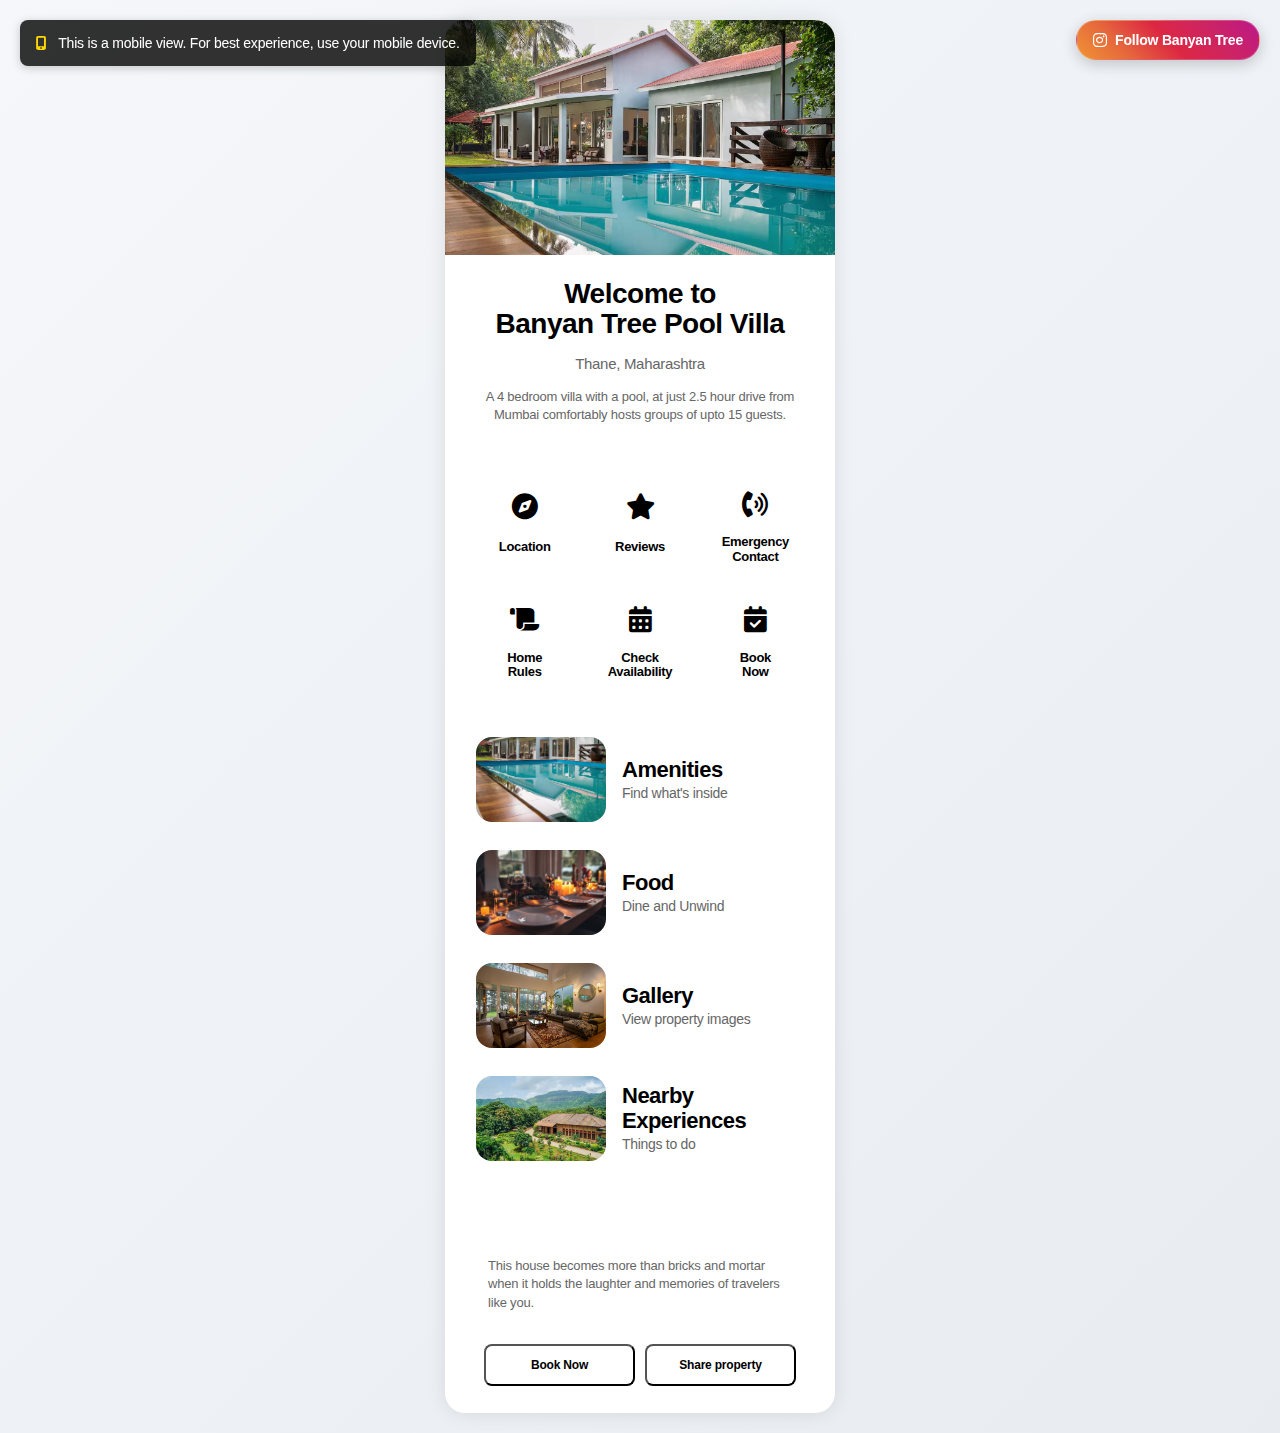
==== commit 3959c514: "outdoor games added in gallery plus bit of change in featured section image - nearby experience" ====
--- a/index.html
+++ b/index.html
@@ -1,6 +1,15 @@
 <!DOCTYPE html>
 <html lang="en">
 <head>
+<!-- Google tag (gtag.js) -->
+<script async src="https://www.googletagmanager.com/gtag/js?id=G-9DNYN4PH57"></script>
+<script>
+  window.dataLayer = window.dataLayer || [];
+  function gtag(){dataLayer.push(arguments);}
+  gtag('js', new Date());
+
+  gtag('config', 'G-9DNYN4PH57');
+</script>
     <meta charset="UTF-8">
     <meta name="viewport" content="width=device-width, initial-scale=1.0">
     <title>Banyan Tree Pool Villa</title>
@@ -97,10 +106,10 @@
             </div>
 
             <div class="feature-card" id="nearby-experiences">
-                <img src="assets/gallery/ext.png" alt="Nearby Experiences">
+                <img src="assets/nearby.jpg" alt="Nearby Experiences">
                 <div class="card-content">
                     <h2>Nearby Experiences</h2>
-                    <p>Explore local attractions</p>
+                    <p>Things to do</p>
                 </div>
             </div>
 
@@ -135,6 +144,10 @@
                     <i class="fas fa-home"></i>
                     Exterior
                 </button>
+                <button class="filter-btn" data-filter="outdoor-games">
+                    <i class="fas fa-volleyball-ball"></i>
+                    Outdoor Games
+                </button>
             </div>
 
             <div class="gallery-grid">
@@ -205,6 +218,18 @@
                 <div class="gallery-item" data-category="interior">
                     <img src="assets/gallery/bathroom1.jpg" alt="Bathroom 1" loading="lazy">
                     <p>Bathroom 1</p>
+                </div>
+                <div class="gallery-item" data-category="outdoor-games">
+                    <img src="assets/gallery/outdoorgame1.jpg" alt="Outdoor Game 1" loading="lazy">
+                    <p>Outdoor Games</p>
+                </div>
+                <div class="gallery-item" data-category="outdoor-games">
+                    <img src="assets/gallery/outdoorgame2.jpg" alt="Outdoor Game 2" loading="lazy">
+                    <p>Outdoor Games</p>
+                </div>
+                <div class="gallery-item" data-category="outdoor-games">
+                    <img src="assets/gallery/outdoorgame3.jpg" alt="Outdoor Game 3" loading="lazy">
+                    <p>Outdoor Games</p>
                 </div>
             </div>
         </div>
@@ -242,15 +267,17 @@
                 <div class="modal-section">
                     <h3>🚗 How to Reach</h3>
                     <ul class="transport-options">
-                 
                         <li>
-                            <strong>Private Taxi:</strong> Pick up and drop facility can be arranged at prior request.
+                            <strong>Taxi Services:</strong>
+                            <p>Contact Sumit: 8149090800 / 9356719902</p>
+                            <p>• Boisar Railway Station to Banyan Tree Pool Villa: ₹800</p>
+                            <p>• Pick up and drop facility available (charges apply)</p>
                         </li>
                         <li>
                             <strong>By Bus:</strong> Mumbai-Vadodara Express Bus Stop (8.8 km) is the closest bus stop
                         </li>
                         <li>
-                            <strong>By Train:</strong> Palghar Station (20.1 km) is the nearest railway station. 84 kms from Thane, Mumbai.
+                            <strong>By Train:</strong> Boisar Railway Station (20 min drive from the villa) is the nearest railway station
                         </li>
                         <li>
                             <strong>By Air:</strong> CSMIA Mumbai (BOM) International Airport (88.2 km) is the closest airport
@@ -295,8 +322,8 @@
                         <i class="fas fa-chevron-down"></i>
                     </div>
                     <div class="category-content">
-                        <p>• Check-in: 2 PM</p>
-                        <p>• Check-out: 11 AM</p>
+                        <p>• Check-in: 1:30 PM</p>
+                        <p>• Check-out: 11:30 AM</p>
                     </div>
                 </div>
 
@@ -307,7 +334,6 @@
                     </div>
                     <div class="category-content">
                         <p>• Unmarried couples are not allowed</p>
-                        <p>• Guests below 18 years of age are not allowed at the property</p>
                         <p>• Passport, Aadhar, Driving License and Govt. ID are accepted as ID proof(s)</p>
                     </div>
                 </div>
@@ -318,9 +344,7 @@
                         <i class="fas fa-chevron-down"></i>
                     </div>
                     <div class="category-content">
-                        <p>• Groups with only male guests are not allowed at this property</p>
                         <p>• Unmarried couples are not allowed</p>
-                        <p>• Guests below 18 years of age are not allowed at the property</p>
                     </div>
                 </div>
 
@@ -357,7 +381,7 @@
                         <p>• Pet food is not available at the property</p>
                         <p>• Pets are allowed to roam without a leash</p>
                         <p>• All pets are allowed at the property</p>
-                        <p>• There are no pets living on the property</p>
+                        <p>• There are living pets at the property (dogs)</p>
                     </div>
                 </div>
 
@@ -367,7 +391,7 @@
                         <i class="fas fa-chevron-down"></i>
                     </div>
                     <div class="category-content">
-                        <p>• This property is not accessible to guests who use a wheelchair. Please make arrangements accordingly.</p>
+                        <p>• Property is senior citizen friendly and easily accessible by wheelchair users.</p>
                     </div>
                 </div>
 
@@ -377,7 +401,7 @@
                         <i class="fas fa-chevron-down"></i>
                     </div>
                     <div class="category-content">
-                        <p>• Self check-in with building staff</p>
+                        <p>• Caretakes are available at the property for smooth check in</p>
                     </div>
                 </div>
 
@@ -387,7 +411,9 @@
                         <i class="fas fa-chevron-down"></i>
                     </div>
                     <div class="category-content">
-                        <p>• Mandatory to carry Indian Government approved Photo Identity card</p>
+                        <p>• Outside food is strictly not allowed.</p>
+                        <p>• Mandatory Refundable deposit of minimum INR 5000/- or as mentioned by the host.</p>
+                        <p>• Villa management not responsible for the loss or damage to the valuables of the guests.</p>
                         <p>• Only confirmed number of guests allowed; extra guests charged at check-in</p>
                         <p>• Service charge may apply for outside/self-prepared food</p>
                         <p>• Keep music at moderate level per Local Gaon rules</p>
@@ -414,67 +440,82 @@
             <span class="close">&times;</span>
             <h2>Nearby Experiences</h2>
             
+            <div class="taxi-info important">
+                <p><i class="fas fa-taxi"></i> <strong>Taxi Services Contact:</strong></p>
+                <p>Sumit: 8149090800 / 9356719902</p>
+            </div>
+
             <div class="experiences-grid">
                 <div class="experience-card">
                     <div class="experience-image">
-                        <img src="assets/chinchani.jpg" alt="Chinchani Beach">
+                        <img src="assets/thingstodo/ecovillage.jpg" alt="Eco Govardhan Village">
                     </div>
                     <div class="experience-content">
-                        <h3>Chinchani Beach</h3>
-                        <p class="distance"><i class="fas fa-location-dot"></i> 26 km away</p>
+                        <h3>Eco Govardhan Village</h3>
+                        <p class="distance"><i class="fas fa-location-dot"></i> Taxi Charges: ₹2,500</p>
                         <p class="description">
-                            A serene and peaceful beach perfect for evening walks and stunning sunsets. Enjoy camel rides, 
-                            horse rides, and visit the nearby temple for a spiritual experience.
+                            Escape the stress of everyday life at this picturesque village nestled in a lush jungle, just 2 hours from Mumbai. 
+                            Enjoy yoga, meditation, and self-improving activities in this vast 85-acre award-winning eco-community.
                         </p>
                         <div class="experience-features">
-                            <span><i class="fas fa-horse"></i> Horse Rides</span>
-                            <span><i class="fas fa-camel"></i> Camel Rides</span>
-                            <span><i class="fas fa-gopuram"></i> Temple</span>
-                        </div>
-                    </div>
-                </div>
-
-                <div class="experience-card card-minimal">
+                            <span><i class="fas fa-spa"></i> Yoga</span>
+                            <span><i class="fas fa-peace"></i> Meditation</span>
+                            <span><i class="fas fa-tree"></i> 85-acre Community</span>
+                        </div>
+                    </div>
+                </div>
+
+                <div class="experience-card">
+                    <div class="experience-image">
+                        <img src="assets/thingstodo/mahalaxmi.jpg" alt="Mahalakshmi Temple">
+                    </div>
                     <div class="experience-content">
-                        <h3>Asava Fort</h3>
-                        <p class="distance"><i class="fas fa-location-dot"></i> 4.7 km away</p>
+                        <h3>Mahalakshmi Temple</h3>
+                        <p class="distance"><i class="fas fa-location-dot"></i> Taxi Charges: ₹2,500</p>
                         <p class="description">
-                            Standing at 1070 feet high, this historic fort offers a perfect blend of adventure and history.
+                            Built in 1306 by Koli king Jayaba Mukne of Jawhar State, this historic temple on the Mumbai-Ahmedabad Highway 
+                            is dedicated to Mahalakshmi. A must-visit spiritual destination in Dahanu taluka, Palghar.
                         </p>
                         <div class="experience-features">
-                            <span><i class="fas fa-mountain"></i> 1070 ft High</span>
-                            <span><i class="fas fa-hiking"></i> Easy Trek</span>
-                            <span><i class="fas fa-landmark"></i> Historic Site</span>
-                        </div>
-                    </div>
-                </div>
-
-                <div class="experience-card card-minimal">
+                            <span><i class="fas fa-gopuram"></i> Historic Temple</span>
+                            <span><i class="fas fa-om"></i> Spiritual Site</span>
+                            <span><i class="fas fa-landmark"></i> Built 1306</span>
+                        </div>
+                    </div>
+                </div>
+
+                <div class="experience-card">
+                    <div class="experience-image">
+                        <img src="assets/thingstodo/dahanu.jpg" alt="Dahanu Beach">
+                    </div>
                     <div class="experience-content">
-                        <h3>Dhodhadi Waterfalls</h3>
-                        <p class="distance"><i class="fas fa-location-dot"></i> 12.6 km away</p>
+                        <h3>Dahanu Beach</h3>
+                        <p class="distance"><i class="fas fa-location-dot"></i> Taxi Charges: ₹2,500</p>
                         <p class="description">
-                            A refreshing 30-minute trek through lush greenery leads to this beautiful waterfall. Perfect for nature lovers.
+                            A long, clean beach in the coastal town of Dahanu. Perfect for a relaxing day by the sea.
                         </p>
                         <div class="experience-features">
-                            <span><i class="fas fa-clock"></i> 30 Min Trek</span>
-                            <span><i class="fas fa-tree"></i> Lush Greenery</span>
-                            <span><i class="fas fa-water"></i> Waterfall</span>
-                        </div>
-                    </div>
-                </div>
-
-                <div class="experience-card card-minimal">
+                            <span><i class="fas fa-umbrella-beach"></i> Clean Beach</span>
+                            <span><i class="fas fa-water"></i> Coastal Views</span>
+                            <span><i class="fas fa-car"></i> Easy Access</span>
+                        </div>
+                    </div>
+                </div>
+
+                <div class="experience-card">
+                    <div class="experience-image">
+                        <img src="assets/thingstodo/kelwa.jpg" alt="Kelva Beach">
+                    </div>
                     <div class="experience-content">
-                        <h3>Kaldurg Fort</h3>
-                        <p class="distance"><i class="fas fa-location-dot"></i> 12.7 km away</p>
+                        <h3>Kelva Beach</h3>
+                        <p class="distance"><i class="fas fa-location-dot"></i> Taxi Charges: ₹2,500</p>
                         <p class="description">
-                            An easy trek rewards you with stunning panoramic views of the surrounding landscape.
+                            A pristine 8-kilometer stretch of seashore, Kelva Beach is a popular weekend gateway for tourists from Mumbai.
                         </p>
                         <div class="experience-features">
-                            <span><i class="fas fa-hiking"></i> Easy Trek</span>
-                            <span><i class="fas fa-mountain"></i> Panoramic Views</span>
-                            <span><i class="fas fa-landmark"></i> Historic Fort</span>
+                            <span><i class="fas fa-route"></i> 8km Long</span>
+                            <span><i class="fas fa-umbrella-beach"></i> Pristine Shore</span>
+                            <span><i class="fas fa-sun"></i> Weekend Gateway</span>
                         </div>
                     </div>
                 </div>
@@ -1249,7 +1290,8 @@
                     </div>
                     <ul class="category-content">
                         <li>4 Bedrooms</li>
-                        <li>5 Bathrooms</li>
+                        <li>4  Bathrooms</li>
+                        <li>Well equipped kitchen</li>
                         <li>Shaded Patio</li>
                         <li>Umbrellas</li>
                         <li>Free Parking</li>
@@ -1271,7 +1313,6 @@
                         <li>Free Wi-Fi</li>
                         <li>Basketball Court</li>
                         <li>Dedicated Workspace</li>
-                        <li>Fireplace</li>
                         <li>Seating Area</li>
                         <li>Power Backup</li>
                         <li>Green Lawn for Gatherings</li>
@@ -1291,8 +1332,9 @@
                     </div>
                     <ul class="category-content">
                         <li>Barbeque</li>
+                        <li>Well equipped kitchen</li>
+                        <li>In house chef</li>
                         <li>Dining Area</li>
-                        <li>Coffee</li>
                     </ul>
                 </div>
 
@@ -1326,6 +1368,7 @@
                         <i class="fas fa-chevron-down"></i>
                     </div>
                     <ul class="category-content">
+                        <li>Farm Tours</li>
                         <li>Caretaker</li>
                         <li>Electrical Sockets</li>
                         <li>Luggage Storage</li>
@@ -1529,6 +1572,18 @@
                         </div>
                     </div>
                 </a>
+
+                <a href="https://www.booking.com/hotel/in/banyan-tree-pool-villa-at-surya-river-thane.en-gb.html?aid=356980&label=gog235jc-1FCAsobEIXbXJ1ZHVnYW5kaC1mb3Jlc3QtdmlsbGFIM1gDaGyIAQGYAQm4ARjIAQzYAQHoAQH4AQyIAgGoAgS4Ap-h5boGwAIB0gIkNzMyNTdjYzItM2Q1Mi00YmYyLWI5MjMtYzcwOGFmYjIxZGU22AIG4AIB" target="_blank" class="booking-link">
+                    <div class="booking-platform">
+                        <div class="platform-icon-wrapper booking">
+                            <i class="fas fa-bed"></i>
+                        </div>
+                        <div class="booking-platform-content">
+                            <h3>Booking.com</h3>
+                            <p>Book through Booking.com</p>
+                        </div>
+                    </div>
+                </a>
             </div>
         </div>
     </div>
--- a/css/styles.css
+++ b/css/styles.css
@@ -2117,6 +2117,11 @@
 
 .platform-icon-wrapper.airbnb {
     background: #ffffff;
+    color: white;
+}
+
+.platform-icon-wrapper.booking {
+    background: #003580;
     color: white;
 }
 
